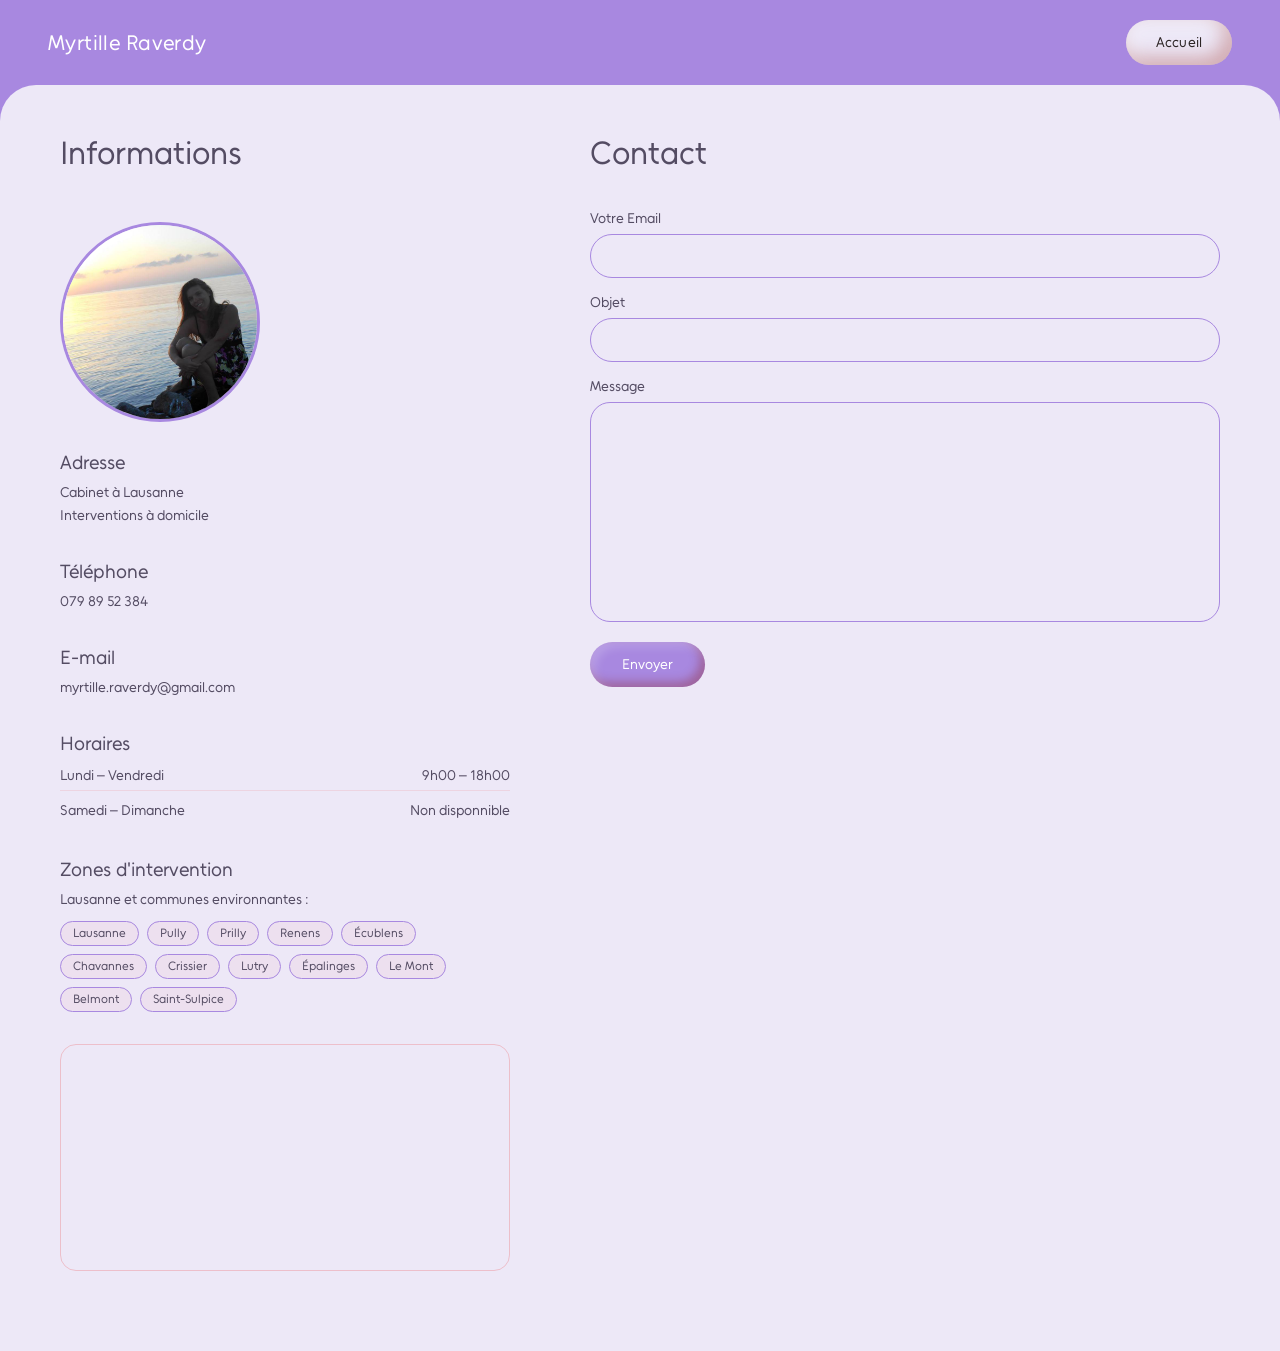
==== myrtille raverdy/contact.html @ 4e7bb577 "Add files via upload" ====
<!DOCTYPE html>
<html lang="fr">
<head>
    <meta charset="UTF-8" />
    <meta name="viewport" content="width=device-width, initial-scale=1.0"/>
    <title>Contact — Myrtille Raverdy</title>
    <link rel="stylesheet" href="assets/css/style.css" />
    <link rel="stylesheet" href="assets/css/contact.css" />
</head>
<body>

<nav class="navbar">
    <a href="index.html" class="nav-brand">Myrtille Raverdy</a>
    <a href="index.html" class="btn btn-outline">Accueil</a>
</nav>

<div class="contact-page">
    <div class="contact-layout">
        <div class="contact-info">

            <h1>Informations</h1>

            <div class="contact-photo">
                <img src="assets/images/Myrtille.jpg" alt="Myrtille Raverdy, sage-femme" />
            </div>

            <div class="contact-info__block">
                <h3>Adresse</h3>
                <p>Cabinet à Lausanne<br>Interventions à domicile</p>
            </div>

            <div class="contact-info__block">
                <h3>Téléphone</h3>
                <a href="tel:+41079895238">079 89 52 384</a>
            </div>

            <div class="contact-info__block">
                <h3>E-mail</h3>
                <a href="mailto:myrtille.raverdy@gmail.com">myrtille.raverdy@gmail.com</a>
            </div>

            <div class="contact-info__block">
                <h3>Horaires</h3>
                <div class="contact-horaires">
                    <div class="contact-horaires__ligne">
                        <span>Lundi – Vendredi</span>
                        <span>9h00 – 18h00</span>
                    </div>
                    <div class="contact-horaires__ligne">
                        <span>Samedi – Dimanche</span>
                        <span>Non disponnible</span>
                    </div>
                </div>
            </div>

            <div class="contact-info__block">
                <h3>Zones d'intervention</h3>
                <p style="margin-bottom:10px;">Lausanne et communes environnantes :</p>
                <div class="contact-zones">
                    <span class="zone-tag">Lausanne</span>
                    <span class="zone-tag">Pully</span>
                    <span class="zone-tag">Prilly</span>
                    <span class="zone-tag">Renens</span>
                    <span class="zone-tag">Écublens</span>
                    <span class="zone-tag">Chavannes</span>
                    <span class="zone-tag">Crissier</span>
                    <span class="zone-tag">Lutry</span>
                    <span class="zone-tag">Épalinges</span>
                    <span class="zone-tag">Le Mont</span>
                    <span class="zone-tag">Belmont</span>
                    <span class="zone-tag">Saint-Sulpice</span>
                </div>
            </div>
            <div class="contact-map">
                <iframe
                        src="https://www.google.com/maps/embed?pb=!1m18!1m12!1m3!1d43879.41!2d6.6322734!3d46.5196535!2m3!1f0!2f0!3f0!3m2!1i1024!2i768!4f13.1!3m3!1m2!1s0x478c29b2d75e7b41%3A0x728cf46b6c5ca5cb!2sLausanne!5e0!3m2!1sfr!2sfr!4v1710000000000!5m2!1sfr!2sfr"
                        width="100%" height="220"
                        style="border:0; border-radius:16px;"
                        allowfullscreen="" loading="lazy"
                        referrerpolicy="no-referrer-when-downgrade">
                </iframe>
            </div>

        </div>

        <div class="contact-form-section">

            <h2>Contact</h2>

            <div class="contact-form" id="contact-form">

                <div class="contact-form__group">
                    <label for="contact-email">Votre Email</label>
                    <input type="email" id="contact-email" placeholder="" />
                    <span class="contact-error" id="contact-email-error">
                        Veuillez entrer une adresse email valide (ex: nom@domaine.com)
                    </span>
                </div>

                <div class="contact-form__group">
                    <label for="contact-objet">Objet</label>
                    <input type="text" id="contact-objet" placeholder="" />
                </div>

                <div class="contact-form__group">
                    <label for="contact-message">Message</label>
                    <textarea id="contact-message" placeholder=""></textarea>
                </div>

                <button class="btn-envoyer" id="btn-envoyer">Envoyer</button>

            </div>

            <div class="contact-confirmation" id="contact-confirmation">
                <p id="contact-confirmation-text"></p>
            </div>

        </div>


    </div>
</div>

<script src="assets/js/contact.js"></script>

</body>
</html>
---- myrtille raverdy/assets/css/style.css ----
/* ============================================
   STYLE.CSS — Styles globaux
   Myrtille Raverdy — Sage-femme à Lausanne
   ============================================ */

@font-face {
    font-family: 'Unageo';
    src: url('../police/Unageo.ttf') format('truetype');
    font-weight: normal;
    font-style: normal;
}

:root {
    --color-primary:      #A888E0;
    --color-primary-dark: #A888E0;
    --color-bg-hero:      #A888E0;
    --color-bg-light:     #EDE8F7;
    --color-bg-section:   #EDE8F7;
    --color-dark:         #544C63;
    --color-footer:       #544C63;
    --color-white:        #FFFFFF;
    --color-text:         #544C63;
    --color-text-light:   #544C63;
    --color-btn-ghost:    rgba(255,255,255,0.15);

    --font-body:    'Unageo', serif;
    --font-display: 'Unageo', sans-serif;

    --radius-page: 36px;

    --shadow-soft: 0 4px 24px rgba(60, 30, 30, 0.10);
    --shadow-card: 0 8px 40px rgba(60, 30, 30, 0.13);

    --transition: 0.3s cubic-bezier(0.4, 0, 0.2, 1);
}

*, *::before, *::after { box-sizing: border-box; margin: 0; padding: 0; }

html { scroll-behavior: smooth; font-size: 16px; }

body {
    font-family: var(--font-body);
    color: var(--color-text);
    background: var(--color-bg-hero);
    overflow-x: hidden;
    -webkit-font-smoothing: antialiased;
}

img { max-width: 100%; display: block; }
a   { text-decoration: none; color: inherit; }

/* ============================================
   NAVBAR
   ============================================ */
.navbar {
    display: flex;
    align-items: center;
    gap: 16px;
    padding: 20px 48px;
    background: var(--color-bg-hero);
    position: sticky;
    top: 0;
    z-index: 100;
}

.nav-brand {
    font-family: var(--font-display);
    font-size: 1.3rem;
    font-weight: 500;
    color: var(--color-white);
    letter-spacing: 0.02em;
    margin-right: auto;
    transition: opacity var(--transition);
}
.nav-brand:hover { opacity: 0.8; }

/* ============================================
   BOUTONS — Néomorphisme inset (effet bombé)
   ============================================ */
.btn {
    display: inline-flex;
    align-items: center;
    justify-content: center;
    padding: 13px 30px;
    border-radius: 50px;
    font-family: var(--font-body);
    font-size: 0.9rem;
    font-weight: 400;
    letter-spacing: 0.01em;
    cursor: pointer;
    border: none;
    background: #EDE8F7;
    color: #2C2424;
    transition: box-shadow var(--transition), transform var(--transition);

    box-shadow:
            inset  8px   8px 18px rgba(255, 255, 255, 0.20),
            inset -8px  -8px 18px rgba(170,  80,  75, 0.40);
}

.btn:hover {
    box-shadow:
            inset  10px  10px 22px rgba(255, 255, 255, 0.30),
            inset -10px -10px 22px rgba(170,  80,  75, 0.50);
    transform: translateY(-1px);
}

.btn:active {
    box-shadow:
            inset  8px   8px 18px rgba(170,  80,  75, 0.30),
            inset -8px  -8px 18px rgba(255, 255, 255, 0.75);
    transform: translateY(0);
}

.btn-outline { /* hérite de .btn */ }
.btn-primary { /* hérite de .btn */ }

/* ============================================
   RESPONSIVE
   ============================================ */
@media (max-width: 900px) {
    .navbar { padding: 16px 20px; }
    .nav-brand { font-size: 1.05rem; }
    .btn { padding: 10px 20px; font-size: 0.82rem; }
}
---- myrtille raverdy/assets/css/contact.css ----
.contact-page {
    background: var(--color-bg-light);
    border-radius: var(--radius-page) var(--radius-page) 0 0;
    min-height: 100vh;
    padding: 48px 60px 80px;
    position: relative;
    z-index: 1;
}

.contact-layout {
    display: grid;
    grid-template-columns: 1fr 1.4fr;
    gap: 80px;
    align-items: start;
}
.contact-info h1 {
    font-family: var(--font-display);
    font-size: 2rem;
    font-weight: 500;
    color: var(--color-dark);
    margin-bottom: 48px;
}

.contact-info__block {
    margin-bottom: 32px;
}

.contact-info__block h3 {
    font-family: var(--font-display);
    font-size: 1.2rem;
    font-weight: 500;
    color: var(--color-dark);
    margin-bottom: 6px;
}

.contact-info__block p,
.contact-info__block a {
    font-size: 0.9rem;
    color: var(--color-text-light);
    line-height: 1.6;
    text-decoration: none;
    transition: color var(--transition);
}

.contact-info__block a:hover {
    color: var(--color-primary);
}


.contact-form-section h2 {
    font-family: var(--font-display);
    font-size: 2rem;
    font-weight: 500;
    color: var(--color-dark);
    margin-bottom: 36px;
}

.contact-form {
    display: flex;
    flex-direction: column;
    gap: 16px;
}

.contact-form__group {
    display: flex;
    flex-direction: column;
    gap: 6px;
}

.contact-form__group label {
    font-size: 0.875rem;
    color: var(--color-dark);
    font-weight: 400;
}

.contact-form__group input,
.contact-form__group textarea {
    background: transparent;
    border: 1.5px solid var(--color-primary);
    border-radius: 50px;
    padding: 12px 20px;
    font-family: var(--font-body);
    font-size: 0.875rem;
    color: var(--color-dark);
    outline: none;
    transition: border-color var(--transition);
    width: 100%;
    resize: none;
}

.contact-form__group textarea {
    border-radius: 20px;
    height: 220px;
    padding: 16px 20px;
}

.contact-form__group input:focus,
.contact-form__group textarea:focus {
    border-color: var(--color-primary-dark);
}

.contact-form__group input[type="email"]:invalid:not(:placeholder-shown) {
    border-color: #cc2222;
}

.contact-error {
    font-size: 0.75rem;
    color: #cc2222;
    display: none;
    margin-top: 2px;
    padding-left: 8px;
}
.contact-error.visible { display: block; }


.btn-envoyer {
    align-self: flex-start;
    margin-top: 4px;
    background: var(--color-primary);
    color: var(--color-white);
    border: none;
    font-size: 0.9rem;
    padding: 13px 32px;
    border-radius: 50px;
    font-family: var(--font-body);
    cursor: pointer;
    transition: all var(--transition);
    box-shadow:
            inset  5px  5px 10px rgba(255, 255, 255, 0.20),
            inset -5px -5px 10px rgba(140, 30, 30, 0.35);
}

.btn-envoyer:hover {
    transform: translateY(-1px);
    box-shadow:
            inset  6px  6px 12px rgba(255, 255, 255, 0.25),
            inset -6px -6px 12px rgba(140, 30, 30, 0.40);
}

.btn-envoyer:active {
    transform: translateY(0);
    box-shadow:
            inset  8px  8px 16px rgba(140, 30, 30, 0.40),
            inset -8px -8px 16px rgba(255, 255, 255, 0.15);
}


.contact-confirmation {
    display: none;
    background: rgba(236, 97, 100, 0.08);
    border: 1.5px solid var(--color-primary);
    border-radius: 16px;
    padding: 20px 24px;
    margin-top: 16px;
}

.contact-confirmation p {
    font-size: 0.9rem;
    color: var(--color-dark);
    line-height: 1.7;
}

/*
============================================
   RESPONSIVE — Tablette (≤ 900px)
============================================
*/
@media (max-width: 900px) {
    .contact-page {
        padding: 48px 40px 60px;
    }

    .contact-layout {
        grid-template-columns: 1fr;
        gap: 48px;
    }
}

/* ============================================
   RESPONSIVE — Mobile (≤ 480px)
   ============================================ */
@media (max-width: 480px) {
    .contact-page {
        padding: 36px 20px 48px;
    }
}

/* Photo */
.contact-photo {
    margin-bottom: 28px;
}
.contact-photo img {
    width: 100%;
    max-width: 200px;
    height: 200px;
    object-fit: cover;
    border-radius: 50%;
    border: 3px solid var(--color-primary);
}

/* Horaires */
.contact-horaires {
    display: flex;
    flex-direction: column;
    gap: 6px;
}
.contact-horaires__ligne {
    display: flex;
    justify-content: space-between;
    font-size: 0.875rem;
    color: var(--color-text-light);
    padding: 5px 0;
    border-bottom: 1px solid rgba(236, 97, 100, 0.15);
}
.contact-horaires__ligne:last-child {
    border-bottom: none;
}

/* Zones */
.contact-zones {
    display: flex;
    flex-wrap: wrap;
    gap: 8px;
    margin-top: 4px;
}
.zone-tag {
    font-size: 0.75rem;

    border: 1px solid var(--color-primary);
    border-radius: 50px;
    padding: 4px 12px;
    background: rgba(236, 97, 100, 0.06);
}

.contact-map {
    margin-top: 28px;
    border-radius: 16px;
    overflow: hidden;
    border: 1.5px solid rgba(236, 97, 100, 0.3);
}
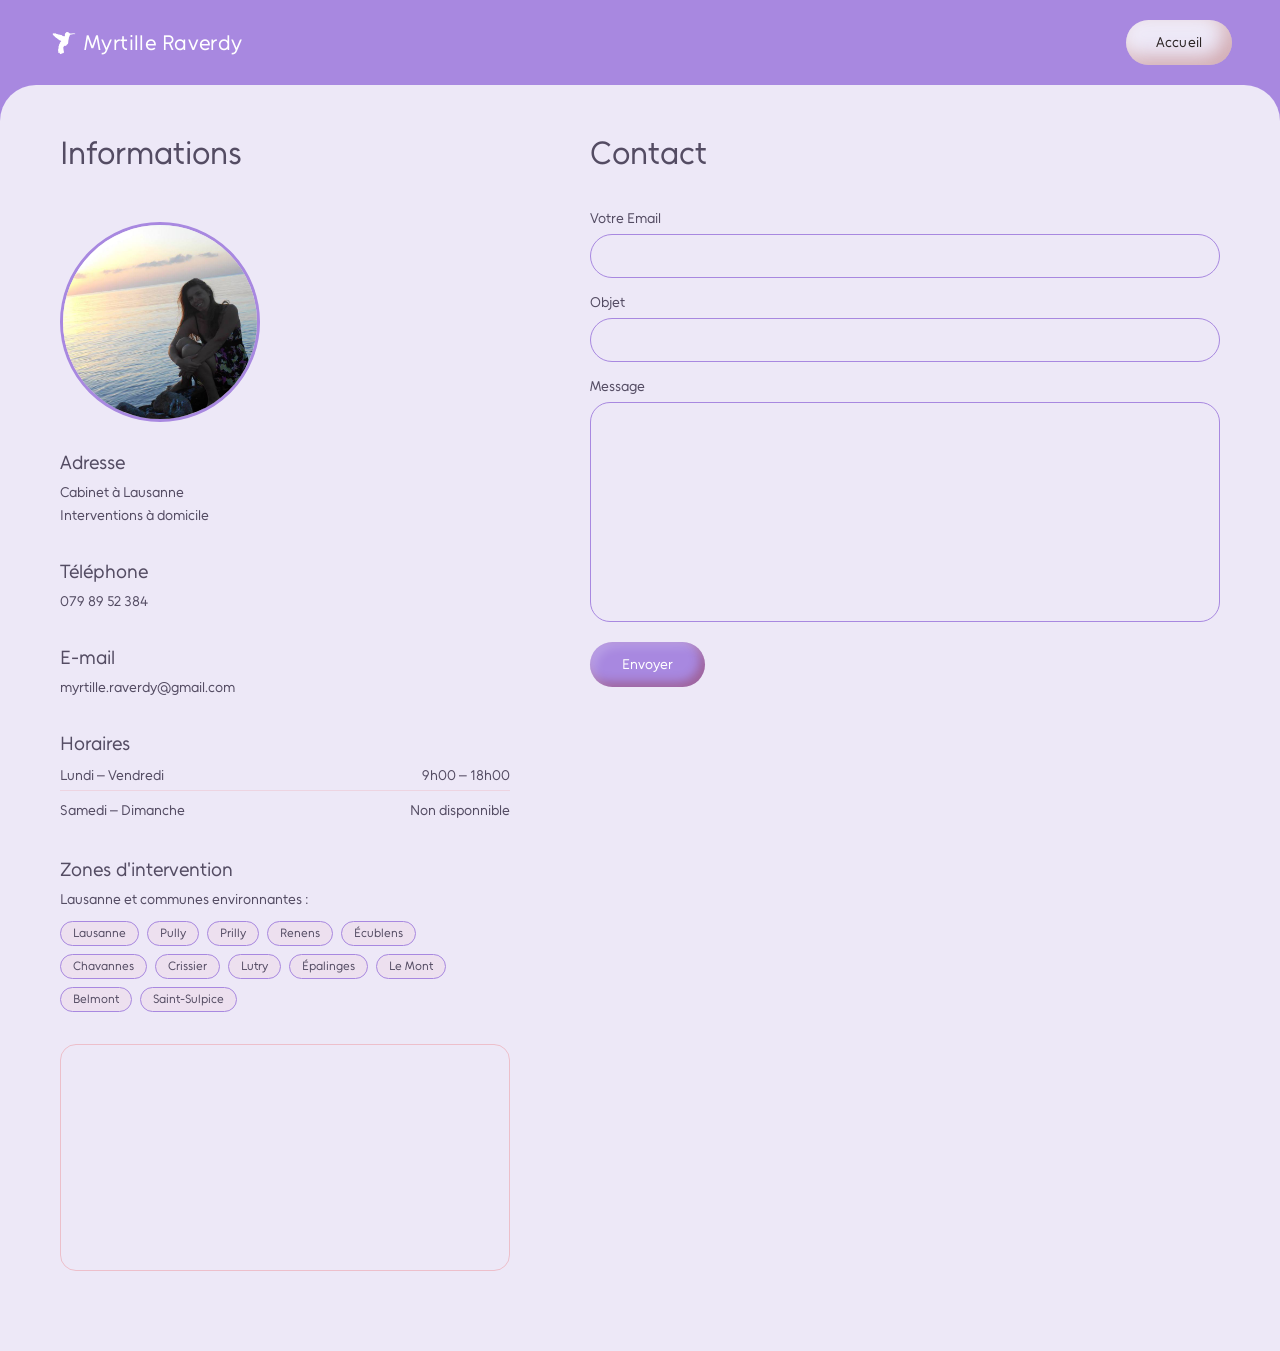
==== commit 32896922: "V0.9" ====
--- a/myrtille raverdy/contact.html
+++ b/myrtille raverdy/contact.html
@@ -6,11 +6,12 @@
     <title>Contact — Myrtille Raverdy</title>
     <link rel="stylesheet" href="assets/css/style.css" />
     <link rel="stylesheet" href="assets/css/contact.css" />
+  <link rel="icon" type="image/png" href="assets/images/logo-colibri-dark.png" />
 </head>
 <body>
 
 <nav class="navbar">
-    <a href="index.html" class="nav-brand">Myrtille Raverdy</a>
+    <a href="index.html" class="nav-brand"><img src="assets/images/logo-colibri-white.png" alt="" class="nav-brand__logo" />Myrtille Raverdy</a>
     <a href="index.html" class="btn btn-outline">Accueil</a>
 </nav>
 
--- a/myrtille raverdy/assets/css/style.css
+++ b/myrtille raverdy/assets/css/style.css
@@ -64,6 +64,9 @@
 }
 
 .nav-brand {
+    display: flex;
+    align-items: center;
+    gap: 4px;
     font-family: var(--font-display);
     font-size: 1.3rem;
     font-weight: 500;
@@ -73,6 +76,11 @@
     transition: opacity var(--transition);
 }
 .nav-brand:hover { opacity: 0.8; }
+.nav-brand__logo {
+    height: 32px;
+    width: auto;
+    display: block;
+}
 
 /* ============================================
    BOUTONS — Néomorphisme inset (effet bombé)
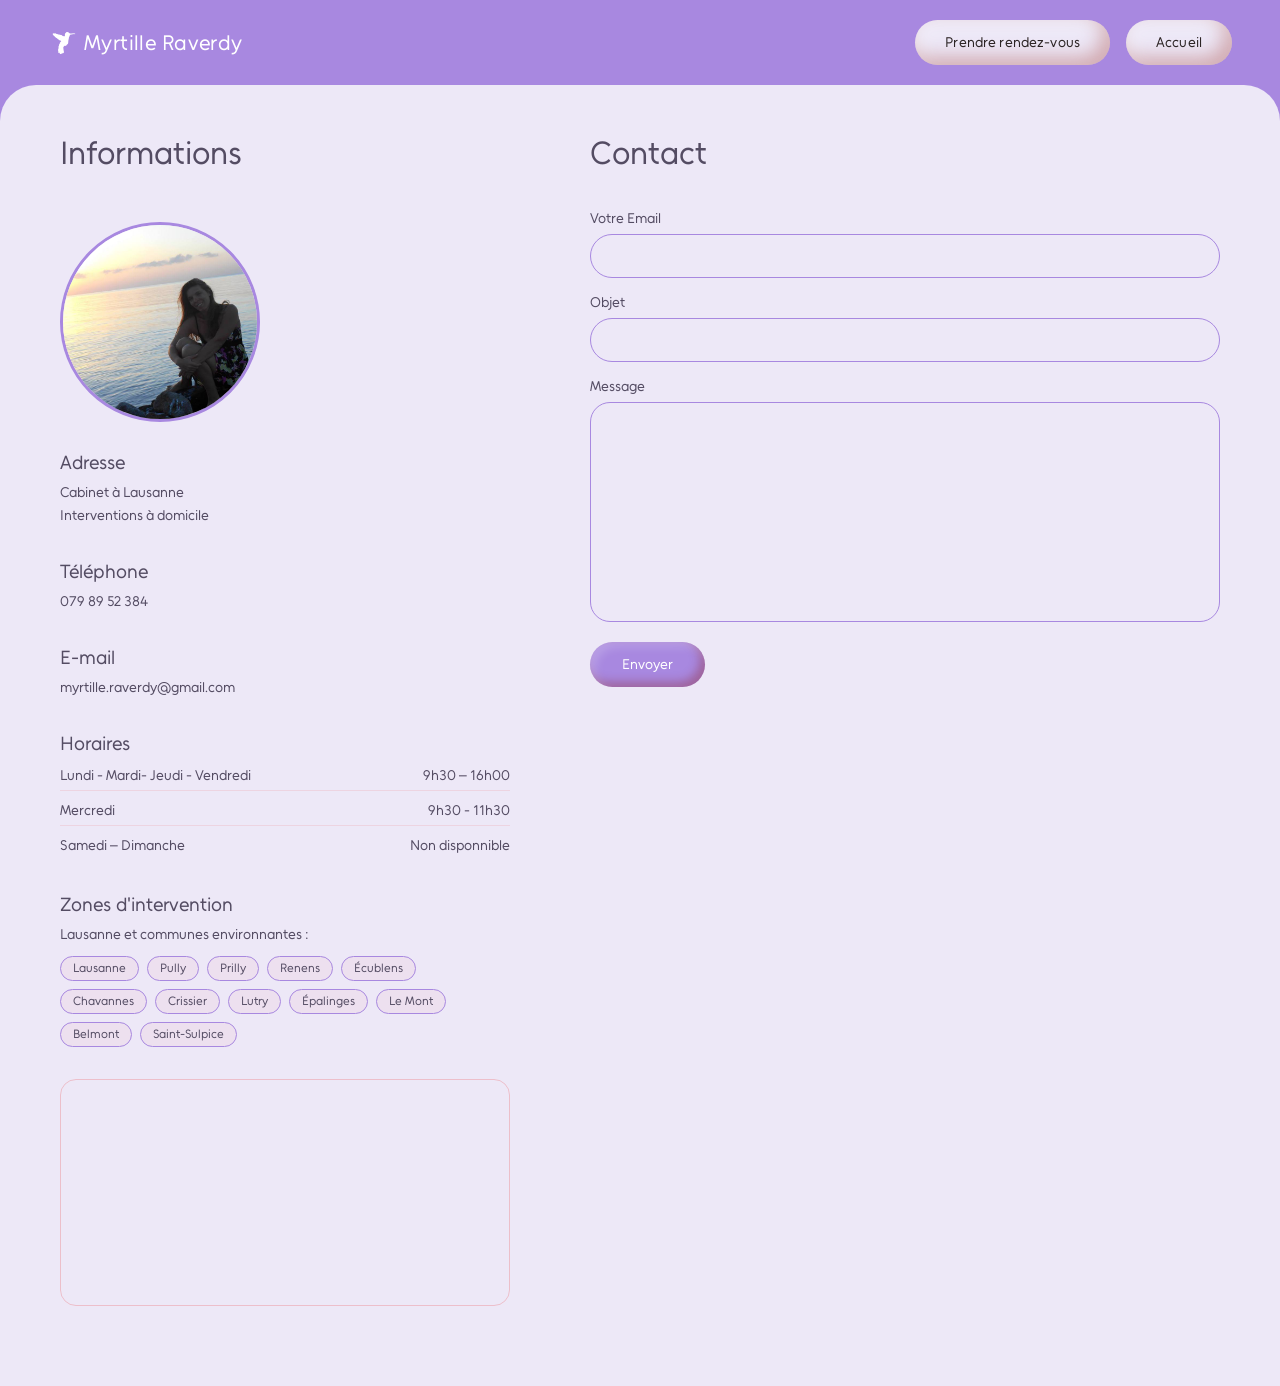
==== commit 2031bd8a: "V0.9.4" ====
--- a/myrtille raverdy/contact.html
+++ b/myrtille raverdy/contact.html
@@ -12,6 +12,7 @@
 
 <nav class="navbar">
     <a href="index.html" class="nav-brand"><img src="assets/images/logo-colibri-white.png" alt="" class="nav-brand__logo" />Myrtille Raverdy</a>
+    <a href="rendez-vous.html" class="btn btn-primary">Prendre rendez-vous</a>
     <a href="index.html" class="btn btn-outline">Accueil</a>
 </nav>
 
@@ -44,8 +45,12 @@
                 <h3>Horaires</h3>
                 <div class="contact-horaires">
                     <div class="contact-horaires__ligne">
-                        <span>Lundi – Vendredi</span>
-                        <span>9h00 – 18h00</span>
+                        <span>Lundi - Mardi- Jeudi - Vendredi</span>
+                        <span>9h30 – 16h00</span>
+                    </div>
+                    <div class="contact-horaires__ligne">
+                        <span>Mercredi</span>
+                        <span>9h30 - 11h30</span>
                     </div>
                     <div class="contact-horaires__ligne">
                         <span>Samedi – Dimanche</span>
--- a/myrtille raverdy/assets/css/style.css
+++ b/myrtille raverdy/assets/css/style.css
@@ -76,6 +76,17 @@
     transition: opacity var(--transition);
 }
 .nav-brand:hover { opacity: 0.8; }
+.nav-cta {
+    opacity: 0;
+    transform: translateY(-8px) scale(0.95);
+    pointer-events: none;
+    transition: opacity 0.3s ease, transform 0.3s ease;
+}
+.nav-cta.visible {
+    opacity: 1;
+    transform: translateY(0) scale(1);
+    pointer-events: auto;
+}
 .nav-brand__logo {
     height: 32px;
     width: auto;
@@ -131,3 +142,82 @@
     .nav-brand { font-size: 1.05rem; }
     .btn { padding: 10px 20px; font-size: 0.82rem; }
 }
+
+/* ============================================
+   LIGHTBOX — Agrandissement d'image au clic
+   ============================================ */
+.lightbox-overlay {
+    position: fixed;
+    inset: 0;
+    background: rgba(30, 20, 40, 0.8);
+    display: flex;
+    align-items: center;
+    justify-content: center;
+    padding: 32px;
+    z-index: 9999;
+    opacity: 0;
+    pointer-events: none;
+    transition: opacity var(--transition);
+}
+.lightbox-overlay.active {
+    opacity: 1;
+    pointer-events: auto;
+}
+.lightbox-overlay img {
+    max-width: 90vw;
+    max-height: 88vh;
+    width: auto;
+    height: auto;
+    border-radius: var(--radius-page);
+    box-shadow: var(--shadow-card);
+}
+.lightbox-overlay__close {
+    position: absolute;
+    top: 24px;
+    right: 32px;
+    color: var(--color-white);
+    font-size: 2rem;
+    line-height: 1;
+    cursor: pointer;
+    background: none;
+    border: none;
+}
+.lightbox-overlay__nav {
+    position: absolute;
+    top: 50%;
+    transform: translateY(-50%);
+    color: var(--color-white);
+    padding: 0;
+    cursor: pointer;
+    background: rgba(0, 0, 0, 0.25);
+    border: none;
+    border-radius: 50%;
+    width: 56px;
+    height: 56px;
+    display: flex;
+    align-items: center;
+    justify-content: center;
+    transition: background var(--transition);
+}
+.lightbox-overlay__nav svg {
+    display: block;
+}
+.lightbox-overlay__nav--prev svg { margin-right: 2px; }
+.lightbox-overlay__nav--next svg { margin-left: 2px; }
+.lightbox-overlay__nav:hover {
+    background: rgba(0, 0, 0, 0.45);
+}
+.lightbox-overlay__nav--prev { left: 16px; }
+.lightbox-overlay__nav--next { right: 16px; }
+@media (max-width: 600px) {
+    .lightbox-overlay__nav {
+        width: 44px;
+        height: 44px;
+    }
+    .lightbox-overlay__nav svg {
+        width: 18px;
+        height: 18px;
+    }
+    .lightbox-overlay__nav--prev { left: 8px; }
+    .lightbox-overlay__nav--next { right: 8px; }
+}
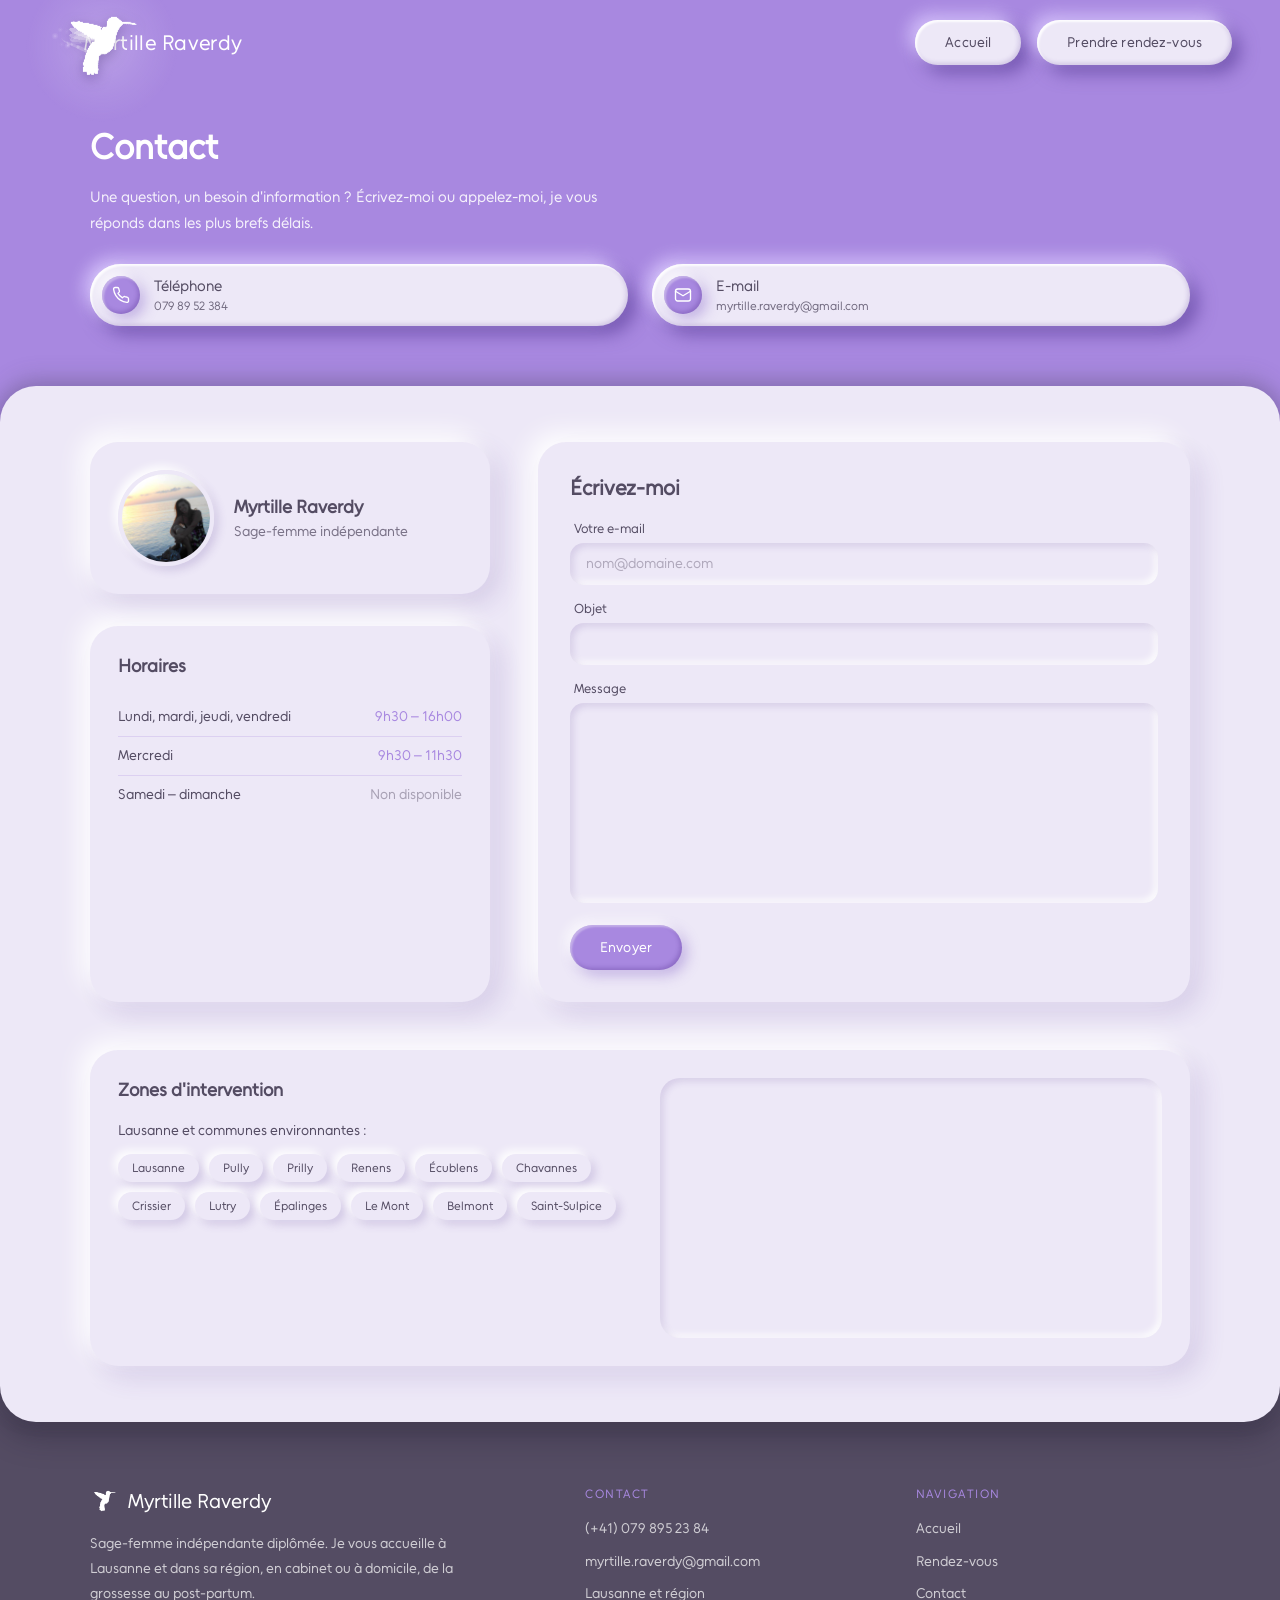
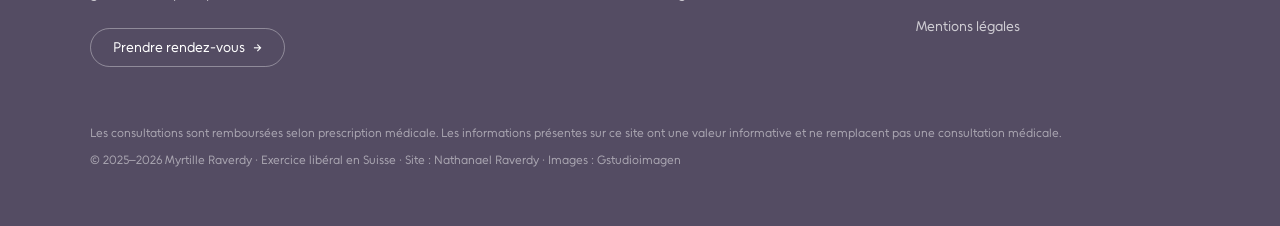
==== commit b339faa6: "Add files via upload" ====
--- a/myrtille raverdy/contact.html
+++ b/myrtille raverdy/contact.html
@@ -4,64 +4,113 @@
     <meta charset="UTF-8" />
     <meta name="viewport" content="width=device-width, initial-scale=1.0"/>
     <title>Contact — Myrtille Raverdy</title>
-    <link rel="stylesheet" href="assets/css/style.css" />
-    <link rel="stylesheet" href="assets/css/contact.css" />
+    <link rel="stylesheet" href="assets/css/style.css?v=7" />
+    <link rel="stylesheet" href="assets/css/contact.css?v=7" />
   <link rel="icon" type="image/png" href="assets/images/logo-colibri-dark.png" />
 </head>
 <body>
 
 <nav class="navbar">
     <a href="index.html" class="nav-brand"><img src="assets/images/logo-colibri-white.png" alt="" class="nav-brand__logo" />Myrtille Raverdy</a>
+    <a href="index.html" class="btn btn-outline">Accueil</a>
     <a href="rendez-vous.html" class="btn btn-primary">Prendre rendez-vous</a>
-    <a href="index.html" class="btn btn-outline">Accueil</a>
 </nav>
 
-<div class="contact-page">
+<header class="page-hero">
+    <div class="page-hero__content">
+        <h1 class="page-hero__title">Contact</h1>
+        <p class="page-hero__subtitle">
+            Une question, un besoin d'information&nbsp;? Écrivez-moi ou appelez-moi, je vous réponds dans les plus brefs délais.
+        </p>
+        <ul class="contact-quick" aria-label="Me joindre">
+            <li>
+                <a class="contact-quick__item" href="tel:+41079895238">
+                    <span class="contact-quick__icon"><svg width="18" height="18" viewBox="0 0 24 24" fill="none" stroke="currentColor" stroke-width="1.8" stroke-linecap="round" stroke-linejoin="round" aria-hidden="true"><path d="M22 16.9v3a2 2 0 0 1-2.2 2 19.8 19.8 0 0 1-8.6-3.1 19.5 19.5 0 0 1-6-6A19.8 19.8 0 0 1 2.1 4.2 2 2 0 0 1 4.1 2h3a2 2 0 0 1 2 1.7c.1.9.4 1.8.7 2.7a2 2 0 0 1-.5 2.1L8 9.8a16 16 0 0 0 6 6l1.3-1.3a2 2 0 0 1 2.1-.4c.9.3 1.8.6 2.7.7a2 2 0 0 1 1.7 2z"/></svg></span>
+                    <span class="contact-quick__text"><strong>Téléphone</strong><small>079 89 52 384</small></span>
+                </a>
+            </li>
+            <li>
+                <a class="contact-quick__item" href="mailto:myrtille.raverdy@gmail.com">
+                    <span class="contact-quick__icon"><svg width="18" height="18" viewBox="0 0 24 24" fill="none" stroke="currentColor" stroke-width="1.8" stroke-linecap="round" stroke-linejoin="round" aria-hidden="true"><rect x="2" y="4" width="20" height="16" rx="3"/><path d="M22 7l-10 6L2 7"/></svg></span>
+                    <span class="contact-quick__text"><strong>E-mail</strong><small>myrtille.raverdy<wbr>@gmail.com</small></span>
+                </a>
+            </li>
+        </ul>
+    </div>
+</header>
+
+<div class="page-panel contact-page">
     <div class="contact-layout">
-        <div class="contact-info">
 
-            <h1>Informations</h1>
+        <div class="contact-left">
 
-            <div class="contact-photo">
-                <img src="assets/images/Myrtille.jpg" alt="Myrtille Raverdy, sage-femme" />
+            <div class="neu-card contact-about">
+                <img src="assets/images/Myrtille.jpg" alt="Myrtille Raverdy, sage-femme" class="contact-about__photo" />
+                <div>
+                    <h2 class="contact-about__name">Myrtille Raverdy</h2>
+                    <p class="contact-about__role">Sage-femme indépendante</p>
+                </div>
             </div>
 
-            <div class="contact-info__block">
-                <h3>Adresse</h3>
-                <p>Cabinet à Lausanne<br>Interventions à domicile</p>
-            </div>
-
-            <div class="contact-info__block">
-                <h3>Téléphone</h3>
-                <a href="tel:+41079895238">079 89 52 384</a>
-            </div>
-
-            <div class="contact-info__block">
-                <h3>E-mail</h3>
-                <a href="mailto:myrtille.raverdy@gmail.com">myrtille.raverdy@gmail.com</a>
-            </div>
-
-            <div class="contact-info__block">
-                <h3>Horaires</h3>
+            <div class="neu-card">
+                <h2 class="neu-card__title">Horaires</h2>
                 <div class="contact-horaires">
                     <div class="contact-horaires__ligne">
-                        <span>Lundi - Mardi- Jeudi - Vendredi</span>
+                        <span>Lundi, mardi, jeudi, vendredi</span>
                         <span>9h30 – 16h00</span>
                     </div>
                     <div class="contact-horaires__ligne">
                         <span>Mercredi</span>
-                        <span>9h30 - 11h30</span>
+                        <span>9h30 – 11h30</span>
                     </div>
                     <div class="contact-horaires__ligne">
-                        <span>Samedi – Dimanche</span>
-                        <span>Non disponnible</span>
+                        <span>Samedi – dimanche</span>
+                        <span class="contact-horaires__off">Non disponible</span>
                     </div>
                 </div>
             </div>
 
-            <div class="contact-info__block">
-                <h3>Zones d'intervention</h3>
-                <p style="margin-bottom:10px;">Lausanne et communes environnantes :</p>
+        </div>
+
+        <div class="neu-card contact-form-section">
+
+            <h2 class="contact-form-section__title">Écrivez-moi</h2>
+
+            <div class="contact-form" id="contact-form">
+
+                <div class="contact-form__group">
+                    <label for="contact-email">Votre e-mail</label>
+                    <input type="email" id="contact-email" placeholder="nom@domaine.com" />
+                    <span class="contact-error" id="contact-email-error">
+                        Veuillez entrer une adresse email valide (ex: nom@domaine.com)
+                    </span>
+                </div>
+
+                <div class="contact-form__group">
+                    <label for="contact-objet">Objet</label>
+                    <input type="text" id="contact-objet" placeholder="" />
+                </div>
+
+                <div class="contact-form__group contact-form__group--message">
+                    <label for="contact-message">Message</label>
+                    <textarea id="contact-message" placeholder=""></textarea>
+                </div>
+
+                <button class="btn btn-envoyer" id="btn-envoyer">Envoyer</button>
+
+            </div>
+
+            <div class="contact-confirmation" id="contact-confirmation">
+                <p id="contact-confirmation-text"></p>
+            </div>
+
+        </div>
+
+
+            <div class="neu-card contact-zones-card" id="zones">
+                <div class="contact-zones-card__text">
+                <h2 class="neu-card__title">Zones d'intervention</h2>
+                <p class="contact-zones__intro">Lausanne et communes environnantes :</p>
                 <div class="contact-zones">
                     <span class="zone-tag">Lausanne</span>
                     <span class="zone-tag">Pully</span>
@@ -76,58 +125,59 @@
                     <span class="zone-tag">Belmont</span>
                     <span class="zone-tag">Saint-Sulpice</span>
                 </div>
+                </div>
+                <div class="contact-map">
+                    <iframe
+                            src="https://www.google.com/maps/embed?pb=!1m18!1m12!1m3!1d43879.41!2d6.6322734!3d46.5196535!2m3!1f0!2f0!3f0!3m2!1i1024!2i768!4f13.1!3m3!1m2!1s0x478c29b2d75e7b41%3A0x728cf46b6c5ca5cb!2sLausanne!5e0!3m2!1sfr!2sfr!4v1710000000000!5m2!1sfr!2sfr"
+                            width="100%" height="220"
+                            title="Carte de Lausanne"
+                            allowfullscreen="" loading="lazy"
+                            referrerpolicy="no-referrer-when-downgrade">
+                    </iframe>
+                </div>
             </div>
-            <div class="contact-map">
-                <iframe
-                        src="https://www.google.com/maps/embed?pb=!1m18!1m12!1m3!1d43879.41!2d6.6322734!3d46.5196535!2m3!1f0!2f0!3f0!3m2!1i1024!2i768!4f13.1!3m3!1m2!1s0x478c29b2d75e7b41%3A0x728cf46b6c5ca5cb!2sLausanne!5e0!3m2!1sfr!2sfr!4v1710000000000!5m2!1sfr!2sfr"
-                        width="100%" height="220"
-                        style="border:0; border-radius:16px;"
-                        allowfullscreen="" loading="lazy"
-                        referrerpolicy="no-referrer-when-downgrade">
-                </iframe>
-            </div>
-
-        </div>
-
-        <div class="contact-form-section">
-
-            <h2>Contact</h2>
-
-            <div class="contact-form" id="contact-form">
-
-                <div class="contact-form__group">
-                    <label for="contact-email">Votre Email</label>
-                    <input type="email" id="contact-email" placeholder="" />
-                    <span class="contact-error" id="contact-email-error">
-                        Veuillez entrer une adresse email valide (ex: nom@domaine.com)
-                    </span>
-                </div>
-
-                <div class="contact-form__group">
-                    <label for="contact-objet">Objet</label>
-                    <input type="text" id="contact-objet" placeholder="" />
-                </div>
-
-                <div class="contact-form__group">
-                    <label for="contact-message">Message</label>
-                    <textarea id="contact-message" placeholder=""></textarea>
-                </div>
-
-                <button class="btn-envoyer" id="btn-envoyer">Envoyer</button>
-
-            </div>
-
-            <div class="contact-confirmation" id="contact-confirmation">
-                <p id="contact-confirmation-text"></p>
-            </div>
-
-        </div>
-
 
     </div>
 </div>
 
-<script src="assets/js/contact.js"></script>
+<footer class="site-footer">
+  <div class="site-footer__inner">
+    <div class="site-footer__brand">
+      <a href="index.html" class="site-footer__logo"><img src="assets/images/logo-colibri-white.png" alt="" />Myrtille Raverdy</a>
+      <p>Sage-femme indépendante diplômée. Je vous accueille à Lausanne et dans sa région, en cabinet ou à domicile, de la grossesse au post-partum.</p>
+      <a href="rendez-vous.html" class="site-footer__cta">Prendre rendez-vous <span aria-hidden="true">→</span></a>
+    </div>
+
+    <div class="site-footer__col">
+      <h2 class="site-footer__heading">Contact</h2>
+      <ul>
+        <li><a href="tel:+41798952384">(+41) 079 895 23 84</a></li>
+        <li><a href="mailto:myrtille.raverdy@gmail.com">myrtille.raverdy@gmail.com</a></li>
+        <li>Lausanne et région</li>
+      </ul>
+    </div>
+
+    <div class="site-footer__col">
+      <h2 class="site-footer__heading">Navigation</h2>
+      <ul>
+        <li><a href="index.html">Accueil</a></li>
+        <li><a href="rendez-vous.html">Rendez-vous</a></li>
+        <li><a href="contact.html">Contact</a></li>
+        <li><a href="mentions-legales.html">Mentions légales</a></li>
+      </ul>
+    </div>
+
+    <div class="site-footer__bottom">
+      <p>Les consultations sont remboursées selon prescription médicale. Les informations présentes sur ce site ont une valeur informative et ne remplacent pas une consultation médicale.</p>
+      <p>© 2025–2026 Myrtille Raverdy · Exercice libéral en Suisse · Site : Nathanael Raverdy · Images : Gstudioimagen</p>
+    </div>
+  </div>
+
+</footer>
+
+<script src="assets/js/main.js?v=7"></script>
+<script src="assets/js/colibri.js?v=7"></script>
+<script src="assets/js/contact.js?v=7"></script>
 
 </body>
 </html>
--- a/myrtille raverdy/assets/css/style.css
+++ b/myrtille raverdy/assets/css/style.css
@@ -28,15 +28,91 @@
 
     --radius-page: 36px;
 
+    /* Ombre des panneaux clairs posés sur le violet (pages superposées) */
+    --shadow-page-color: rgba(84, 76, 99, 0.26);
+    --shadow-page-size: 22px;
+    --shadow-page: 0 -8px 22px rgba(84, 76, 99, 0.28), 0 14px 30px rgba(30, 22, 44, 0.35); /* haut : sur le violet ; bas : sur le pied de page */
+
     --shadow-soft: 0 4px 24px rgba(60, 30, 30, 0.10);
     --shadow-card: 0 8px 40px rgba(60, 30, 30, 0.13);
 
     --transition: 0.3s cubic-bezier(0.4, 0, 0.2, 1);
+    --ease-spring: cubic-bezier(0.34, 1.56, 0.64, 1);
+
+    /* ── Néomorphisme (soft UI) ──
+       Relief : lumière en haut à gauche, ombre en bas à droite,
+       + un léger biseau intérieur. Enfoncé : ombres inversées vers l'intérieur.
+       Les deux états ont 4 ombres dans le même ordre (2 externes, 2 internes)
+       pour que la transition soit fluide. */
+    --neu-ink: 84, 76, 99;          /* = --color-dark en RGB */
+    --neu-tint: 110, 70, 190;       /* violet profond pour la teinte des ombres */
+
+    /* Boutons posés sur le fond violet (navbar, hero) :
+       même couleur que le fond, relief obtenu avec un violet clair
+       (lumière) et un violet profond (ombre). */
+    --neu-surface: #EDE8F7;               /* = --color-bg-light, le gris lavande de la page */
+    --neu-surface-pressed: #E4DEF1;       /* un cran plus foncé quand le bouton est enfoncé */
+    --neu-light:   210, 190, 250;         /* violet clair  (lumière autour du bouton) */
+    --neu-dark:     88,  58, 150;         /* violet profond (ombre autour du bouton) */
+    --neu-raised:
+                  -7px -7px 16px rgba(var(--neu-light), 0.90),
+                   8px  8px 18px rgba(var(--neu-dark), 0.65),
+            inset  2px  2px  2px rgba(255, 255, 255, 0.90),
+            inset -2px -2px  4px rgba(var(--neu-dark), 0.18);
+    --neu-pressed:
+                   0    0    0   rgba(var(--neu-light), 0),
+                   0    0    0   rgba(var(--neu-dark), 0),
+            inset  6px  6px 12px rgba(var(--neu-dark), 0.30),
+            inset -5px -5px 10px rgba(255, 255, 255, 0.95);
+    --neu-pressed-deep:
+                   0    0    0   rgba(var(--neu-light), 0),
+                   0    0    0   rgba(var(--neu-dark), 0),
+            inset  8px  8px 16px rgba(var(--neu-dark), 0.38),
+            inset -6px -6px 12px rgba(255, 255, 255, 0.95);
+
+    --neu-accent-surface: #A888E0;
+    --neu-accent-raised:
+                  -5px -5px 12px rgba(255, 255, 255, 0.70),
+                   5px  5px 14px rgba(var(--neu-tint), 0.35),
+            inset  2px  2px  2px rgba(255, 255, 255, 0.35),
+            inset -2px -2px  4px rgba(60, 25, 120, 0.25);
+    --neu-accent-pressed:
+                   0    0    0   rgba(255, 255, 255, 0),
+                   0    0    0   rgba(var(--neu-tint), 0),
+            inset  5px  5px 10px rgba(60, 25, 120, 0.40),
+            inset -4px -4px  8px rgba(255, 255, 255, 0.25);
+
+    --neu-focus: 0 0 0 3px #FFFFFF, 0 0 0 5px #6A4AA8;
+
+    /* Éléments posés sur le fond CLAIR (cartes, jours du calendrier,
+       champs de formulaire) : lumière blanche en haut à gauche,
+       ombre lavande en bas à droite. */
+    --neu-soft-raised:
+                  -10px -10px 24px rgba(255, 255, 255, 0.90),
+                   10px  10px 26px rgba(var(--neu-dark), 0.16);
+    --neu-soft-raised-sm:
+                   -4px  -4px  8px rgba(255, 255, 255, 0.95),
+                    4px   4px 10px rgba(var(--neu-dark), 0.20),
+            inset   0     0    0   rgba(var(--neu-dark), 0),
+            inset   0     0    0   rgba(255, 255, 255, 0);
+    --neu-soft-pressed:
+                    0     0    0   rgba(255, 255, 255, 0),
+                    0     0    0   rgba(var(--neu-dark), 0),
+            inset   3px   3px  6px rgba(var(--neu-dark), 0.20),
+            inset  -3px  -3px  6px rgba(255, 255, 255, 0.95);
+    --neu-soft-inset:
+            inset   3px   3px  7px rgba(var(--neu-dark), 0.16),
+            inset  -3px  -3px  7px rgba(255, 255, 255, 0.95);
 }
 
 *, *::before, *::after { box-sizing: border-box; margin: 0; padding: 0; }
 
 html { scroll-behavior: smooth; font-size: 16px; }
+
+/* Barre de défilement masquée sur tout le site (le défilement
+   à la molette, au trackpad, au clavier et au doigt fonctionne toujours) */
+html { scrollbar-width: none; }              /* Firefox */
+html::-webkit-scrollbar { display: none; }   /* Safari, Chrome, Edge */
 
 body {
     font-family: var(--font-body);
@@ -63,6 +139,52 @@
     z-index: 100;
 }
 
+/* Coins arrondis fixes sous la navbar (ou sous la barre collante
+   .sticky-bar quand la page en a une) : quand le panneau clair passe
+   dessous (classe .navbar--overlap posée par main.js), ils masquent
+   le contenu qui défile et dessinent l'ombre du panneau sur le violet,
+   pour que les pages gardent l'air superposées pendant le scroll. */
+.navbar--overlap,
+.sticky-bar.navbar--overlap {
+    /* ombre droite au-dessus du bord du panneau, entre les deux coins */
+    background:
+        linear-gradient(to top, var(--shadow-page-color), transparent)
+            center bottom / calc(100% - 2 * var(--radius-page)) var(--shadow-page-size) no-repeat,
+        var(--color-bg-hero);
+}
+.navbar--overlap::before,
+.navbar--overlap::after {
+    content: '';
+    position: absolute;
+    top: calc(100% - var(--shadow-page-size));
+    width: var(--radius-page);
+    height: calc(var(--radius-page) + var(--shadow-page-size));
+    pointer-events: none;
+    z-index: -1; /* sous les boutons de la navbar, pour ne pas masquer leur ombre */
+}
+.navbar--overlap::before {
+    left: 0;
+    background:
+        radial-gradient(circle at 100% 100%,
+            transparent calc(var(--radius-page) - 0.5px),
+            var(--shadow-page-color) var(--radius-page),
+            transparent calc(var(--radius-page) + var(--shadow-page-size))),
+        radial-gradient(circle at 100% 100%,
+            transparent calc(var(--radius-page) - 0.5px),
+            var(--color-bg-hero) var(--radius-page));
+}
+.navbar--overlap::after {
+    right: 0;
+    background:
+        radial-gradient(circle at 0 100%,
+            transparent calc(var(--radius-page) - 0.5px),
+            var(--shadow-page-color) var(--radius-page),
+            transparent calc(var(--radius-page) + var(--shadow-page-size))),
+        radial-gradient(circle at 0 100%,
+            transparent calc(var(--radius-page) - 0.5px),
+            var(--color-bg-hero) var(--radius-page));
+}
+
 .nav-brand {
     display: flex;
     align-items: center;
@@ -76,63 +198,206 @@
     transition: opacity var(--transition);
 }
 .nav-brand:hover { opacity: 0.8; }
-.nav-cta {
+.btn.nav-cta { /* .btn.nav-cta : doit l’emporter sur la transition de .btn */
+    /* masqué tant que le bouton du hero est visible ; apparaît en douceur
+       (fondu + léger zoom + flou qui se dissipe), après la disparition
+       du bouton du hero */
+    white-space: nowrap;
     opacity: 0;
-    transform: translateY(-8px) scale(0.95);
+    transform: scale(0.85);
+    filter: blur(6px);
     pointer-events: none;
-    transition: opacity 0.3s ease, transform 0.3s ease;
-}
-.nav-cta.visible {
+    transition:
+        opacity 0.25s ease,
+        transform 0.25s ease,
+        filter 0.25s ease,
+        box-shadow 0.25s ease;
+}
+.btn.nav-cta.visible {
     opacity: 1;
-    transform: translateY(0) scale(1);
+    transform: scale(1);
+    filter: blur(0);
     pointer-events: auto;
-}
+    transition:
+        opacity 0.4s ease 0.15s,
+        transform 0.5s cubic-bezier(0.34, 1.56, 0.64, 1) 0.15s,
+        filter 0.4s ease 0.15s,
+        box-shadow 0.25s ease;
+}
+.nav-cta__short { display: none; }
+@media (max-width: 600px) {
+    .nav-cta__full  { display: none; }
+    .nav-cta__short { display: inline; }
+}
+
 .nav-brand__logo {
     height: 32px;
     width: auto;
     display: block;
 }
 
+/* Colibri : quand il se repose dans la navbar après son envol
+   (assets/js/colibri.js), le nom s'illumine brièvement. */
+.nav-brand--glow {
+    animation: navBrandGlow 1.4s ease-out;
+}
+@keyframes navBrandGlow {
+    0%   { text-shadow: 0 0 0 rgba(255, 255, 255, 0); }
+    22%  { text-shadow: 0 0 14px rgba(255, 255, 255, 0.85), 0 0 3px rgba(255, 255, 255, 0.9); }
+    100% { text-shadow: 0 0 0 rgba(255, 255, 255, 0); }
+}
+
 /* ============================================
-   BOUTONS — Néomorphisme inset (effet bombé)
+   BOUTONS — Néomorphisme : en relief au repos,
+   enfoncés au survol (pas de soulèvement).
    ============================================ */
 .btn {
     display: inline-flex;
     align-items: center;
     justify-content: center;
     padding: 13px 30px;
-    border-radius: 50px;
+    border-radius: 999px;
     font-family: var(--font-body);
     font-size: 0.9rem;
     font-weight: 400;
     letter-spacing: 0.01em;
     cursor: pointer;
     border: none;
-    background: #EDE8F7;
-    color: #2C2424;
-    transition: box-shadow var(--transition), transform var(--transition);
-
-    box-shadow:
-            inset  8px   8px 18px rgba(255, 255, 255, 0.20),
-            inset -8px  -8px 18px rgba(170,  80,  75, 0.40);
+    background: var(--neu-surface);
+    color: var(--color-dark);
+    box-shadow: var(--neu-raised);
+    transition: box-shadow 0.25s ease, color 0.25s ease;
+    -webkit-tap-highlight-color: transparent;
 }
 
 .btn:hover {
-    box-shadow:
-            inset  10px  10px 22px rgba(255, 255, 255, 0.30),
-            inset -10px -10px 22px rgba(170,  80,  75, 0.50);
-    transform: translateY(-1px);
+    background: var(--neu-surface-pressed);
+    box-shadow: var(--neu-pressed);
 }
 
 .btn:active {
-    box-shadow:
-            inset  8px   8px 18px rgba(170,  80,  75, 0.30),
-            inset -8px  -8px 18px rgba(255, 255, 255, 0.75);
-    transform: translateY(0);
+    background: var(--neu-surface-pressed);
+    box-shadow: var(--neu-pressed-deep);
+}
+
+.btn:focus-visible {
+    outline: none;
+    box-shadow: var(--neu-raised), var(--neu-focus);
 }
 
 .btn-outline { /* hérite de .btn */ }
 .btn-primary { /* hérite de .btn */ }
+
+/* ============================================
+   PAGES INTÉRIEURES (rendez-vous, contact)
+   Même haut que l'accueil : bandeau violet (.page-hero)
+   puis panneau clair superposé (.page-panel) contenant
+   des cartes néomorphiques (.neu-card).
+   ============================================ */
+.page-hero {
+    background: var(--color-bg-hero);
+    padding: 40px 60px 90px;
+}
+
+.page-hero__content {
+    max-width: 1100px;
+    margin: 0 auto;
+}
+
+.page-hero__title {
+    font-family: var(--font-display);
+    font-size: clamp(1.6rem, 3vw, 2.2rem);
+    font-weight: 600;
+    color: var(--color-white);
+    line-height: 1.3;
+    margin-bottom: 14px;
+    opacity: 0;
+    animation: pageFadeUp 0.7s ease forwards 0.15s;
+}
+
+.page-hero__subtitle {
+    font-size: 0.95rem;
+    color: rgba(255, 255, 255, 0.88);
+    line-height: 1.7;
+    max-width: 520px;
+    margin-bottom: 28px;
+    opacity: 0;
+    animation: pageFadeUp 0.7s ease forwards 0.3s;
+}
+
+/* Barre collante sous la navbar (tuto de la page rendez-vous) :
+   reste visible pendant le scroll. --navbar-h est mesurée par main.js. */
+.page-hero--with-bar { padding-bottom: 0; }
+.page-hero--with-bar .page-hero__subtitle { margin-bottom: 4px; }
+
+.sticky-bar {
+    position: sticky;
+    top: var(--navbar-h, 85px);
+    z-index: 90;               /* au-dessus du panneau clair, sous la navbar */
+    background: var(--color-bg-hero);
+    /* assez de marge pour que l'ombre en relief des pastilles
+       (--neu-raised : 23 px en haut, 26 px en bas) ne soit pas coupée
+       par la navbar au-dessus ni par le bord de la barre */
+    padding: 24px 60px 26px;
+}
+
+/* violet restant sous la barre, que le panneau clair vient recouvrir */
+.sticky-bar__spacer {
+    height: 64px;
+    background: var(--color-bg-hero);
+}
+
+@keyframes pageFadeUp {
+    from { opacity: 0; transform: translateY(24px); }
+    to   { opacity: 1; transform: translateY(0); }
+}
+
+/* Le panneau prend la hauteur de son contenu ; s'il est plus court que
+   l'écran il s'étire jusqu'en bas, pour que le violet n'apparaisse
+   jamais sous la page. */
+body:has(.page-panel) {
+    display: flex;
+    flex-direction: column;
+    min-height: 100vh;
+}
+
+.page-panel {
+    flex: 1;
+    background: var(--color-bg-light);
+    border-radius: var(--radius-page); /* arrondi en bas aussi : il se pose sur le pied de page */
+    margin-top: -30px;
+    padding: 56px 60px;
+    position: relative;
+    box-shadow: var(--shadow-page);
+    z-index: 1;
+}
+
+.neu-card {
+    background: var(--neu-surface);
+    border-radius: 28px;
+    padding: 28px;
+    box-shadow: var(--neu-soft-raised);
+}
+
+.neu-card__title {
+    font-family: var(--font-display);
+    font-size: 1.15rem;
+    font-weight: 600;
+    color: var(--color-dark);
+    margin-bottom: 20px;
+}
+
+@media (max-width: 900px) {
+    .page-hero { padding: 28px 20px 70px; }
+    .page-hero--with-bar { padding-bottom: 0; }
+    .sticky-bar { padding: 22px 20px 24px; }
+    .sticky-bar__spacer { height: 46px; }
+}
+
+@media (max-width: 768px) {
+    .page-panel { padding: 36px 16px 40px; }
+    .neu-card { padding: 22px 18px; }
+}
 
 /* ============================================
    RESPONSIVE
@@ -144,80 +409,276 @@
 }
 
 /* ============================================
-   LIGHTBOX — Agrandissement d'image au clic
+   LIGHTBOX — Visionneuse plein écran (même esprit que le zoom du carrousel)
+   L'image grandit depuis sa place dans la page, sur le violet du site ;
+   les images voisines restent visibles sur les côtés, inclinées et
+   transparentes ; « ‹ 02 / 05 › » sous l'image.
    ============================================ */
 .lightbox-overlay {
     position: fixed;
     inset: 0;
-    background: rgba(30, 20, 40, 0.8);
+    z-index: 9999;
+    overflow: hidden; /* les images des côtés ne doivent pas élargir la page */
+    perspective: 1400px;
+    pointer-events: none;
+    visibility: hidden;
+}
+.lightbox-overlay.active,
+.lightbox-overlay.closing {
+    visibility: visible;
+}
+.lightbox-overlay.active { pointer-events: auto; }
+
+.lightbox-overlay__backdrop {
+    position: absolute;
+    inset: 0;
+    background: rgba(168, 136, 224, 0.97); /* violet du site */
+    -webkit-backdrop-filter: blur(6px);
+    backdrop-filter: blur(6px);
+    opacity: 0;
+    transition: opacity 0.5s ease;
+    cursor: zoom-out;
+}
+.lightbox-overlay.active .lightbox-overlay__backdrop { opacity: 1; }
+
+.lightbox-overlay__track {
+    position: absolute;
+    inset: 0;
+    transform-style: preserve-3d;
+    pointer-events: none;
+}
+
+.lightbox-overlay__img {
+    position: absolute;
+    left: 50%;
+    top: 46%;
+    max-width: min(78vw, 1100px);
+    max-height: 74vh;
+    width: auto;
+    height: auto;
+    border-radius: 22px;
+    /* rognage animé : à l'ouverture / la fermeture, l'image prend le cadrage
+       et les coins de sa vignette (calculés par main.js) */
+    clip-path: inset(0px 0px 0px 0px round 22px);
+    box-shadow: 0 10px 30px rgba(60, 30, 80, 0.25);
+    transform-origin: 50% 50%;
+    transition:
+        transform 0.65s cubic-bezier(0.65, 0, 0.35, 1),
+        clip-path 0.65s cubic-bezier(0.65, 0, 0.35, 1),
+        opacity 0.65s cubic-bezier(0.65, 0, 0.35, 1),
+        box-shadow 0.65s ease;
+    pointer-events: auto;
+    cursor: pointer;
+    -webkit-user-drag: none;
+    user-select: none;
+    will-change: transform, opacity;
+}
+.lightbox-overlay__img.is-center { cursor: zoom-out; }
+.lightbox-overlay__img.no-transition { transition: none; }
+
+.lightbox-overlay__close,
+.lightbox-overlay__btn {
+    width: 40px;
+    height: 40px;
+    border: none;
+    border-radius: 50%;
+    display: grid;
+    place-items: center;
+    background: transparent;
+    color: var(--color-white);
+    opacity: 0.8;
+    cursor: pointer;
+    transition: opacity 0.2s ease, background 0.2s ease;
+    -webkit-tap-highlight-color: transparent;
+}
+.lightbox-overlay__close:hover,
+.lightbox-overlay__btn:hover  { opacity: 1; background: rgba(255, 255, 255, 0.14); }
+.lightbox-overlay__close:active,
+.lightbox-overlay__btn:active { background: rgba(255, 255, 255, 0.24); }
+.lightbox-overlay__close:focus-visible,
+.lightbox-overlay__btn:focus-visible { outline: none; opacity: 1; box-shadow: var(--neu-focus); }
+
+.lightbox-overlay__close {
+    position: absolute;
+    top: 20px;
+    right: 24px;
+    font-size: 1.8rem;
+    line-height: 1;
+}
+
+.lightbox-overlay__controls {
+    position: absolute;
+    left: 50%;
+    bottom: 3vh;
+    transform: translateX(-50%);
     display: flex;
     align-items: center;
-    justify-content: center;
-    padding: 32px;
-    z-index: 9999;
+    gap: 14px;
+}
+.lightbox-overlay__count {
+    min-width: 64px;
+    text-align: center;
+    font-size: 0.85rem;
+    letter-spacing: 0.12em;
+    color: rgba(255, 255, 255, 0.92);
+    font-variant-numeric: tabular-nums;
+}
+
+/* boutons : apparaissent une fois l'image ouverte */
+.lightbox-overlay__close,
+.lightbox-overlay__controls {
     opacity: 0;
+    transition: opacity 0.25s ease;
+}
+.lightbox-overlay.active .lightbox-overlay__close { opacity: 0.8; transition: opacity 0.35s ease 0.4s, background 0.2s ease; }
+.lightbox-overlay.active .lightbox-overlay__controls { opacity: 1; transition: opacity 0.35s ease 0.4s; }
+.lightbox-overlay.active .lightbox-overlay__close:hover { opacity: 1; }
+
+@media (max-width: 600px) {
+    .lightbox-overlay__img {
+        max-width: 86vw;
+        max-height: 70vh;
+        border-radius: 18px;
+        clip-path: inset(0px 0px 0px 0px round 18px);
+    }
+    .lightbox-overlay__close { top: 12px; right: 12px; }
+}
+
+@media (prefers-reduced-motion: reduce) {
+    .lightbox-overlay__img,
+    .lightbox-overlay__backdrop { transition: none; }
+}
+}
+
+/* ============================================
+   PIED DE PAGE — commun à toutes les pages
+   Le panneau clair s'arrondit en bas et se pose sur le pied de page,
+   qui glisse dessous (même jeu de superposition qu'avec le hero).
+   Le pied de page n'a pas de bord inférieur : quand on force le scroll
+   en bas, le rebond garde sa couleur (classe html.is-at-bottom posée
+   par main.js), pour qu'il donne l'impression de continuer au-delà
+   de la page.
+   Volontairement à plat : pas de néomorphisme ici.
+   ============================================ */
+html { background: var(--color-bg-hero); }
+html.is-at-bottom { background: var(--color-footer); }
+/* Calque fixe couleur pied de page derrière la moitié basse de l'écran :
+   certains navigateurs (Safari) ne repeignent pas le fond du document
+   pendant le rebond ; ce calque, lui, reste sous la zone révélée. */
+html.is-at-bottom body::after {
+    content: '';
+    position: fixed;
+    left: 0;
+    right: 0;
+    top: 50vh;
+    height: 200vh;
+    background: var(--color-footer);
+    z-index: -1;
     pointer-events: none;
-    transition: opacity var(--transition);
-}
-.lightbox-overlay.active {
-    opacity: 1;
-    pointer-events: auto;
-}
-.lightbox-overlay img {
-    max-width: 90vw;
-    max-height: 88vh;
-    width: auto;
-    height: auto;
-    border-radius: var(--radius-page);
-    box-shadow: var(--shadow-card);
-}
-.lightbox-overlay__close {
-    position: absolute;
-    top: 24px;
-    right: 32px;
+}
+
+.site-footer {
+    position: relative;
+    z-index: 0;
+    overflow: hidden;
+    margin-top: calc(-1 * var(--radius-page));
+    padding: calc(var(--radius-page) + 64px) 60px 56px;
+    background: var(--color-footer);
+    color: rgba(255, 255, 255, 0.72);
+}
+
+.site-footer__inner {
+    max-width: 1100px;
+    margin: 0 auto;
+    display: grid;
+    grid-template-columns: 1.6fr 1fr 1fr;
+    gap: 48px 56px;
+}
+
+.site-footer__logo {
+    display: inline-flex;
+    align-items: center;
+    gap: 8px;
+    font-family: var(--font-display);
+    font-size: 1.25rem;
     color: var(--color-white);
-    font-size: 2rem;
-    line-height: 1;
-    cursor: pointer;
-    background: none;
-    border: none;
-}
-.lightbox-overlay__nav {
-    position: absolute;
-    top: 50%;
-    transform: translateY(-50%);
+    margin-bottom: 16px;
+}
+.site-footer__logo img { height: 30px; width: auto; }
+
+.site-footer__brand p {
+    font-size: 0.88rem;
+    line-height: 1.75;
+    max-width: 380px;
+    margin-bottom: 22px;
+}
+
+.site-footer__cta {
+    display: inline-flex;
+    align-items: center;
+    gap: 8px;
+    padding: 10px 22px;
+    border-radius: 999px;
+    border: 1px solid rgba(255, 255, 255, 0.35);
     color: var(--color-white);
-    padding: 0;
-    cursor: pointer;
-    background: rgba(0, 0, 0, 0.25);
-    border: none;
-    border-radius: 50%;
-    width: 56px;
-    height: 56px;
-    display: flex;
-    align-items: center;
-    justify-content: center;
-    transition: background var(--transition);
-}
-.lightbox-overlay__nav svg {
-    display: block;
-}
-.lightbox-overlay__nav--prev svg { margin-right: 2px; }
-.lightbox-overlay__nav--next svg { margin-left: 2px; }
-.lightbox-overlay__nav:hover {
-    background: rgba(0, 0, 0, 0.45);
-}
-.lightbox-overlay__nav--prev { left: 16px; }
-.lightbox-overlay__nav--next { right: 16px; }
-@media (max-width: 600px) {
-    .lightbox-overlay__nav {
-        width: 44px;
-        height: 44px;
-    }
-    .lightbox-overlay__nav svg {
-        width: 18px;
-        height: 18px;
-    }
-    .lightbox-overlay__nav--prev { left: 8px; }
-    .lightbox-overlay__nav--next { right: 8px; }
-}
+    font-size: 0.85rem;
+    transition: background-color var(--transition), border-color var(--transition);
+}
+.site-footer__cta:hover {
+    background: var(--color-primary);
+    border-color: var(--color-primary);
+}
+.site-footer__cta span { transition: transform var(--transition); }
+.site-footer__cta:hover span { transform: translateX(3px); }
+
+.site-footer__heading {
+    font-family: var(--font-display);
+    font-size: 0.78rem;
+    font-weight: 500;
+    letter-spacing: 0.12em;
+    text-transform: uppercase;
+    color: var(--color-primary);
+    margin-bottom: 16px;
+}
+
+.site-footer__col ul { list-style: none; }
+.site-footer__col li {
+    font-size: 0.88rem;
+    line-height: 1.6;
+    margin-bottom: 10px;
+    overflow-wrap: anywhere;
+}
+.site-footer__col a {
+    background: linear-gradient(currentColor, currentColor) left bottom / 0 1px no-repeat;
+    transition: color var(--transition), background-size var(--transition);
+}
+.site-footer__col a:hover {
+    color: var(--color-white);
+    background-size: 100% 1px;
+}
+
+.site-footer a:focus-visible {
+    outline: 2px solid var(--color-primary);
+    outline-offset: 3px;
+    border-radius: 4px;
+}
+
+.site-footer__bottom {
+    grid-column: 1 / -1;
+    padding-top: 8px;
+    font-size: 0.75rem;
+    line-height: 1.7;
+    color: rgba(255, 255, 255, 0.5);
+}
+.site-footer__bottom p + p { margin-top: 6px; }
+
+
+@media (max-width: 900px) {
+    .site-footer { padding: calc(var(--radius-page) + 44px) 20px 40px; }
+    .site-footer__inner { grid-template-columns: 1fr 1fr; gap: 36px 24px; }
+    .site-footer__brand { grid-column: 1 / -1; }
+}
+
+@media (max-width: 520px) {
+    .site-footer__inner { grid-template-columns: 1fr; }
+}
--- a/myrtille raverdy/assets/css/contact.css
+++ b/myrtille raverdy/assets/css/contact.css
@@ -1,65 +1,216 @@
-
-.contact-page {
-    background: var(--color-bg-light);
-    border-radius: var(--radius-page) var(--radius-page) 0 0;
-    min-height: 100vh;
-    padding: 48px 60px 80px;
-    position: relative;
-    z-index: 1;
-}
-
+/* ============================================
+   CONTACT.CSS — Page « Contact »
+   Bandeau violet (.page-hero), panneau clair (.page-panel)
+   et cartes (.neu-card) : voir style.css.
+   ============================================ */
+
+/* ── Accès rapides dans le bandeau : une ligne sur toute la largeur,
+      en relief comme les boutons de la navbar, enfoncés au survol ── */
+.contact-quick {
+    list-style: none;
+    display: grid;
+    grid-template-columns: repeat(2, 1fr);
+    gap: 24px;
+    opacity: 0;
+    animation: pageFadeUp 0.7s ease forwards 0.45s;
+}
+
+.contact-quick__item {
+    display: flex;
+    align-items: center;
+    gap: 14px;
+    min-width: 0;
+    height: 100%;
+    padding: 12px 20px 12px 12px;
+    border-radius: 999px;
+    background: var(--neu-surface);
+    color: var(--color-dark);
+    box-shadow: var(--neu-raised);
+    transition: box-shadow 0.25s ease, background 0.25s ease;
+}
+
+a.contact-quick__item:hover {
+    background: var(--neu-surface-pressed);
+    box-shadow: var(--neu-pressed);
+}
+a.contact-quick__item:active {
+    background: var(--neu-surface-pressed);
+    box-shadow: var(--neu-pressed-deep);
+}
+a.contact-quick__item:focus-visible {
+    outline: none;
+    box-shadow: var(--neu-raised), var(--neu-focus);
+}
+
+.contact-quick__icon {
+    display: inline-flex;
+    align-items: center;
+    justify-content: center;
+    width: 38px;
+    height: 38px;
+    flex-shrink: 0;
+    border-radius: 50%;
+    background: var(--neu-accent-surface);
+    color: var(--color-white);
+    box-shadow: var(--neu-accent-raised);
+}
+
+.contact-quick__text {
+    display: flex;
+    flex-direction: column;
+    gap: 2px;
+    min-width: 0;
+}
+.contact-quick__text strong {
+    font-weight: 500;
+    font-size: 0.95rem;
+}
+.contact-quick__text small {
+    font-size: 0.78rem;
+    opacity: 0.8;
+    overflow: hidden;
+    text-overflow: ellipsis;
+    white-space: nowrap;
+}
+
+/* ── Mise en page : deux colonnes de même hauteur ── */
 .contact-layout {
     display: grid;
-    grid-template-columns: 1fr 1.4fr;
-    gap: 80px;
-    align-items: start;
-}
-.contact-info h1 {
+    grid-template-columns: 400px 1fr;
+    gap: 48px;
+    align-items: stretch;
+    max-width: 1100px;
+    margin: 0 auto;
+}
+
+.contact-left {
+    display: flex;
+    flex-direction: column;
+    gap: 32px;
+}
+
+/* Carte de présentation */
+.contact-about {
+    display: flex;
+    align-items: center;
+    gap: 20px;
+}
+
+.contact-about__photo {
+    width: 96px;
+    height: 96px;
+    flex-shrink: 0;
+    object-fit: cover;
+    border-radius: 50%;
+    border: 4px solid var(--neu-surface);
+    box-shadow: var(--neu-soft-raised-sm);
+}
+
+.contact-about__name {
     font-family: var(--font-display);
-    font-size: 2rem;
-    font-weight: 500;
-    color: var(--color-dark);
-    margin-bottom: 48px;
-}
-
-.contact-info__block {
-    margin-bottom: 32px;
-}
-
-.contact-info__block h3 {
+    font-size: 1.15rem;
+    font-weight: 600;
+    color: var(--color-dark);
+    margin-bottom: 4px;
+}
+
+.contact-about__role {
+    font-size: 0.875rem;
+    color: var(--color-text-light);
+    opacity: 0.75;
+}
+
+/* Horaires */
+.contact-horaires__ligne {
+    display: flex;
+    justify-content: space-between;
+    gap: 16px;
+    font-size: 0.875rem;
+    color: var(--color-text);
+    padding: 10px 0;
+    border-bottom: 1px solid rgba(168, 136, 224, 0.25);
+}
+.contact-horaires__ligne span:last-child {
+    color: var(--color-primary);
+    white-space: nowrap;
+}
+.contact-horaires__ligne span.contact-horaires__off {
+    color: rgba(var(--neu-ink), 0.45);
+}
+.contact-horaires__ligne:last-child { border-bottom: none; }
+
+/* Zones d'intervention : sur ordinateur, tout le bas de la page
+   (sous les deux colonnes), texte à gauche et carte à droite. */
+.contact-zones-card {
+    grid-column: 1 / -1;
+    scroll-margin-top: 110px;   /* ne pas passer sous la navbar collante */
+    display: grid;
+    grid-template-columns: 1fr 1fr;
+    gap: 40px;
+    align-items: stretch;
+}
+
+/* la carte Horaires s'allonge pour rejoindre le bas du formulaire */
+.contact-left > .neu-card:last-child { flex: 1; }
+
+.contact-zones__intro {
+    font-size: 0.875rem;
+    color: var(--color-text-light);
+    margin-bottom: 14px;
+}
+
+.contact-zones {
+    display: flex;
+    flex-wrap: wrap;
+    gap: 10px;
+}
+
+.zone-tag {
+    font-size: 0.78rem;
+    color: var(--color-dark);
+    padding: 6px 14px;
+    border-radius: 999px;
+    background: var(--neu-surface);
+    box-shadow: var(--neu-soft-raised-sm);
+}
+
+.contact-map {
+    min-height: 260px;
+    padding: 6px;
+    border-radius: 20px;
+    box-shadow: var(--neu-soft-inset);
+    display: flex;
+}
+.contact-map iframe {
+    flex: 1;
+    height: auto;
+    min-height: 248px;
+    border: 0;
+    border-radius: 15px;
+    display: block;
+}
+
+/* ── Formulaire ── */
+.contact-form-section {
+    display: flex;
+    flex-direction: column;
+    padding: 32px;
+}
+
+.contact-form-section__title {
     font-family: var(--font-display);
-    font-size: 1.2rem;
-    font-weight: 500;
-    color: var(--color-dark);
-    margin-bottom: 6px;
-}
-
-.contact-info__block p,
-.contact-info__block a {
-    font-size: 0.9rem;
-    color: var(--color-text-light);
-    line-height: 1.6;
-    text-decoration: none;
-    transition: color var(--transition);
-}
-
-.contact-info__block a:hover {
-    color: var(--color-primary);
-}
-
-
-.contact-form-section h2 {
-    font-family: var(--font-display);
-    font-size: 2rem;
-    font-weight: 500;
-    color: var(--color-dark);
-    margin-bottom: 36px;
+    font-size: 1.3rem;
+    font-weight: 600;
+    color: var(--color-dark);
+    margin-bottom: 20px;
 }
 
 .contact-form {
+    flex: 1;
     display: flex;
     flex-direction: column;
     gap: 16px;
+    transition: opacity 0.3s ease;
 }
 
 .contact-form__group {
@@ -68,174 +219,139 @@
     gap: 6px;
 }
 
+/* le message prend toute la hauteur restante */
+.contact-form__group--message { flex: 1; }
+
 .contact-form__group label {
-    font-size: 0.875rem;
-    color: var(--color-dark);
-    font-weight: 400;
-}
-
+    font-size: 0.82rem;
+    color: var(--color-dark);
+    padding-left: 4px;
+}
+
+/* Champs creusés dans la surface */
 .contact-form__group input,
 .contact-form__group textarea {
-    background: transparent;
-    border: 1.5px solid var(--color-primary);
-    border-radius: 50px;
-    padding: 12px 20px;
+    width: 100%;
+    border: none;
+    border-radius: 14px;
+    background: var(--neu-surface);
+    box-shadow: var(--neu-soft-inset);
+    padding: 12px 16px;
     font-family: var(--font-body);
     font-size: 0.875rem;
     color: var(--color-dark);
     outline: none;
-    transition: border-color var(--transition);
-    width: 100%;
     resize: none;
+    transition: box-shadow 0.25s ease;
 }
 
 .contact-form__group textarea {
-    border-radius: 20px;
-    height: 220px;
-    padding: 16px 20px;
+    flex: 1;
+    min-height: 200px;
+    line-height: 1.6;
+}
+
+.contact-form__group input::placeholder,
+.contact-form__group textarea::placeholder {
+    color: rgba(var(--neu-ink), 0.4);
 }
 
 .contact-form__group input:focus,
 .contact-form__group textarea:focus {
-    border-color: var(--color-primary-dark);
-}
-
-.contact-form__group input[type="email"]:invalid:not(:placeholder-shown) {
-    border-color: #cc2222;
+    box-shadow: var(--neu-soft-inset), 0 0 0 2px var(--color-primary);
 }
 
 .contact-error {
+    display: none;
     font-size: 0.75rem;
     color: #cc2222;
-    display: none;
     margin-top: 2px;
-    padding-left: 8px;
+    padding-left: 4px;
 }
 .contact-error.visible { display: block; }
 
-
+/* Bouton violet, s'enfonce au survol */
 .btn-envoyer {
     align-self: flex-start;
-    margin-top: 4px;
-    background: var(--color-primary);
+    margin-top: 6px;
+    background: var(--neu-accent-surface);
     color: var(--color-white);
-    border: none;
-    font-size: 0.9rem;
-    padding: 13px 32px;
-    border-radius: 50px;
-    font-family: var(--font-body);
-    cursor: pointer;
-    transition: all var(--transition);
-    box-shadow:
-            inset  5px  5px 10px rgba(255, 255, 255, 0.20),
-            inset -5px -5px 10px rgba(140, 30, 30, 0.35);
-}
-
-.btn-envoyer:hover {
-    transform: translateY(-1px);
-    box-shadow:
-            inset  6px  6px 12px rgba(255, 255, 255, 0.25),
-            inset -6px -6px 12px rgba(140, 30, 30, 0.40);
-}
-
+    box-shadow: var(--neu-accent-raised);
+}
+
+.btn-envoyer:hover,
 .btn-envoyer:active {
-    transform: translateY(0);
-    box-shadow:
-            inset  8px  8px 16px rgba(140, 30, 30, 0.40),
-            inset -8px -8px 16px rgba(255, 255, 255, 0.15);
-}
-
-
+    background: var(--neu-accent-surface);
+    box-shadow: var(--neu-accent-pressed);
+}
+
+.btn-envoyer:focus-visible {
+    outline: none;
+    box-shadow: var(--neu-accent-raised), var(--neu-focus);
+}
+
+.btn-envoyer:disabled { cursor: default; }
+
+/* Confirmation (affichée par contact.js) */
 .contact-confirmation {
     display: none;
-    background: rgba(236, 97, 100, 0.08);
-    border: 1.5px solid var(--color-primary);
-    border-radius: 16px;
-    padding: 20px 24px;
-    margin-top: 16px;
+    margin-top: 20px;
+    padding: 18px 22px;
+    border-radius: 18px;
+    box-shadow: var(--neu-soft-inset);
 }
 
 .contact-confirmation p {
     font-size: 0.9rem;
-    color: var(--color-dark);
     line-height: 1.7;
-}
-
-/*
-============================================
-   RESPONSIVE — Tablette (≤ 900px)
-============================================
-*/
+    color: var(--color-dark);
+}
+
+/* ── Responsive ── */
+@media (max-width: 1024px) {
+    .contact-layout {
+        grid-template-columns: 340px 1fr;
+        gap: 32px;
+    }
+    .contact-quick { gap: 16px; }
+}
+
 @media (max-width: 900px) {
-    .contact-page {
-        padding: 48px 40px 60px;
-    }
-
+    /* toujours sur une ligne, en version compacte */
+    .contact-quick { gap: 12px; }
+    /* l'icône reste à côté du titre */
+    .contact-quick__item {
+        gap: 8px;
+        padding: 8px 12px 8px 8px;
+    }
+    .contact-quick__icon { width: 30px; height: 30px; }
+    .contact-quick__icon svg { width: 15px; height: 15px; }
+    .contact-quick__text strong { font-size: 0.8rem; line-height: 1.25; white-space: nowrap; }
+    .contact-quick__text small { font-size: 0.72rem; }
+}
+
+/* Téléphone : les deux boutons l'un sous l'autre (2 lignes),
+   pour afficher le numéro et l'e-mail en entier sur une ligne */
+@media (max-width: 600px) {
+    .contact-quick {
+        grid-template-columns: 1fr;
+        gap: 14px;
+    }
+    .contact-quick__item { gap: 12px; padding: 10px 18px 10px 10px; }
+    .contact-quick__icon { width: 36px; height: 36px; }
+    .contact-quick__icon svg { width: 17px; height: 17px; }
+    .contact-quick__text strong { font-size: 0.9rem; }
+    .contact-quick__text small { font-size: 0.8rem; }
+}
+
+@media (max-width: 768px) {
     .contact-layout {
         grid-template-columns: 1fr;
-        gap: 48px;
-    }
-}
-
-/* ============================================
-   RESPONSIVE — Mobile (≤ 480px)
-   ============================================ */
-@media (max-width: 480px) {
-    .contact-page {
-        padding: 36px 20px 48px;
-    }
-}
-
-/* Photo */
-.contact-photo {
-    margin-bottom: 28px;
-}
-.contact-photo img {
-    width: 100%;
-    max-width: 200px;
-    height: 200px;
-    object-fit: cover;
-    border-radius: 50%;
-    border: 3px solid var(--color-primary);
-}
-
-/* Horaires */
-.contact-horaires {
-    display: flex;
-    flex-direction: column;
-    gap: 6px;
-}
-.contact-horaires__ligne {
-    display: flex;
-    justify-content: space-between;
-    font-size: 0.875rem;
-    color: var(--color-text-light);
-    padding: 5px 0;
-    border-bottom: 1px solid rgba(236, 97, 100, 0.15);
-}
-.contact-horaires__ligne:last-child {
-    border-bottom: none;
-}
-
-/* Zones */
-.contact-zones {
-    display: flex;
-    flex-wrap: wrap;
-    gap: 8px;
-    margin-top: 4px;
-}
-.zone-tag {
-    font-size: 0.75rem;
-
-    border: 1px solid var(--color-primary);
-    border-radius: 50px;
-    padding: 4px 12px;
-    background: rgba(236, 97, 100, 0.06);
-}
-
-.contact-map {
-    margin-top: 28px;
-    border-radius: 16px;
-    overflow: hidden;
-    border: 1.5px solid rgba(236, 97, 100, 0.3);
-}+        gap: 32px;
+    }
+    .contact-form-section { padding: 22px 18px; }
+    .contact-zones-card {
+        grid-template-columns: 1fr;
+        gap: 24px;
+    }
+}
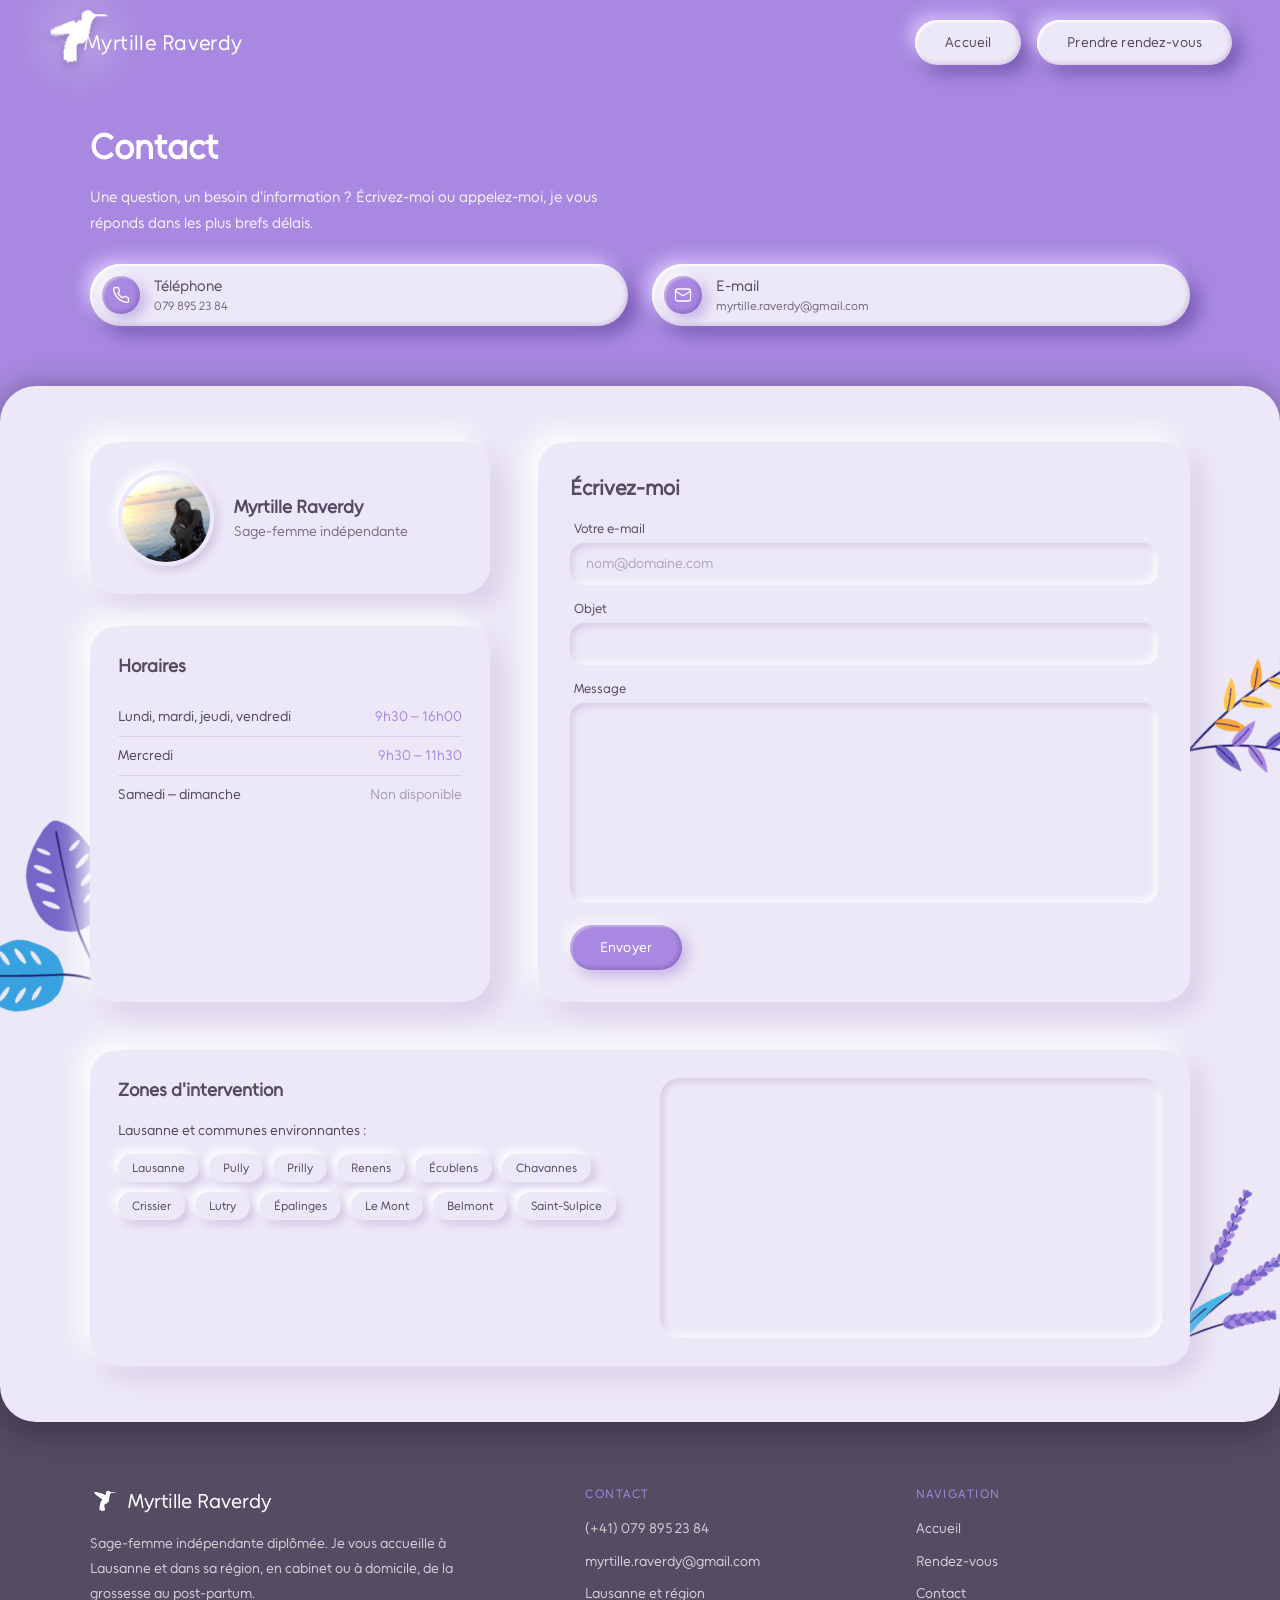
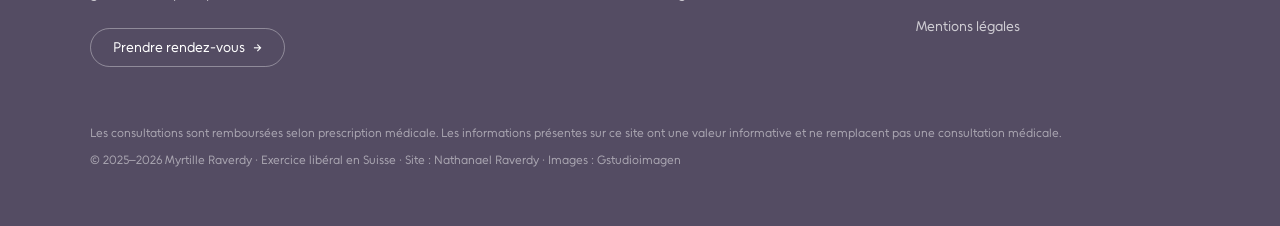
==== commit 4e9a4932: "Add files via upload" ====
--- a/myrtille raverdy/contact.html
+++ b/myrtille raverdy/contact.html
@@ -4,8 +4,8 @@
     <meta charset="UTF-8" />
     <meta name="viewport" content="width=device-width, initial-scale=1.0"/>
     <title>Contact — Myrtille Raverdy</title>
-    <link rel="stylesheet" href="assets/css/style.css?v=7" />
-    <link rel="stylesheet" href="assets/css/contact.css?v=7" />
+    <link rel="stylesheet" href="assets/css/style.css?v=8" />
+    <link rel="stylesheet" href="assets/css/contact.css?v=10" />
   <link rel="icon" type="image/png" href="assets/images/logo-colibri-dark.png" />
 </head>
 <body>
@@ -24,9 +24,9 @@
         </p>
         <ul class="contact-quick" aria-label="Me joindre">
             <li>
-                <a class="contact-quick__item" href="tel:+41079895238">
+                <a class="contact-quick__item" href="tel:+41798952384">
                     <span class="contact-quick__icon"><svg width="18" height="18" viewBox="0 0 24 24" fill="none" stroke="currentColor" stroke-width="1.8" stroke-linecap="round" stroke-linejoin="round" aria-hidden="true"><path d="M22 16.9v3a2 2 0 0 1-2.2 2 19.8 19.8 0 0 1-8.6-3.1 19.5 19.5 0 0 1-6-6A19.8 19.8 0 0 1 2.1 4.2 2 2 0 0 1 4.1 2h3a2 2 0 0 1 2 1.7c.1.9.4 1.8.7 2.7a2 2 0 0 1-.5 2.1L8 9.8a16 16 0 0 0 6 6l1.3-1.3a2 2 0 0 1 2.1-.4c.9.3 1.8.6 2.7.7a2 2 0 0 1 1.7 2z"/></svg></span>
-                    <span class="contact-quick__text"><strong>Téléphone</strong><small>079 89 52 384</small></span>
+                    <span class="contact-quick__text"><strong>Téléphone</strong><small>079 895 23 84</small></span>
                 </a>
             </li>
             <li>
@@ -53,6 +53,7 @@
             </div>
 
             <div class="neu-card">
+                <img src="assets/images/plantes/plante-monstera.svg" alt="" aria-hidden="true" class="plante plante--ct-horaires" />
                 <h2 class="neu-card__title">Horaires</h2>
                 <div class="contact-horaires">
                     <div class="contact-horaires__ligne">
@@ -73,6 +74,7 @@
         </div>
 
         <div class="neu-card contact-form-section">
+            <img src="assets/images/plantes/plante-olivier.svg" alt="" aria-hidden="true" class="plante plante--ct-form" />
 
             <h2 class="contact-form-section__title">Écrivez-moi</h2>
 
@@ -108,6 +110,7 @@
 
 
             <div class="neu-card contact-zones-card" id="zones">
+                <img src="assets/images/plantes/plante-lavande.svg" alt="" aria-hidden="true" class="plante plante--ct-zones" />
                 <div class="contact-zones-card__text">
                 <h2 class="neu-card__title">Zones d'intervention</h2>
                 <p class="contact-zones__intro">Lausanne et communes environnantes :</p>
@@ -175,9 +178,9 @@
 
 </footer>
 
-<script src="assets/js/main.js?v=7"></script>
-<script src="assets/js/colibri.js?v=7"></script>
-<script src="assets/js/contact.js?v=7"></script>
+<script src="assets/js/main.js?v=8"></script>
+<script src="assets/js/colibri.js?v=8"></script>
+<script src="assets/js/contact.js?v=8"></script>
 
 </body>
 </html>
--- a/myrtille raverdy/assets/css/style.css
+++ b/myrtille raverdy/assets/css/style.css
@@ -682,3 +682,43 @@
 @media (max-width: 520px) {
     .site-footer__inner { grid-template-columns: 1fr; }
 }
+
+/* ============================================
+   PLANTES DÉCORATIVES (toutes les pages)
+   Illustrations SVG (assets/images/plantes/) posées en position absolue
+   aux coins des cartes : elles ne changent pas la mise en page.
+   Elles passent DERRIÈRE la carte (z-index: -1) et ne débordent qu'à
+   l'extérieur ou dans la marge intérieure, jamais sous le texte.
+   La brise (balancement de chaque feuille) est animée dans les SVG ;
+   ici, seulement l'apparition : la plante « pousse » depuis sa base.
+   Placement : --h = hauteur de la plante, --in = distance à laquelle sa
+   base (racine) est cachée derrière le bord de la carte. Les coefficients
+   des pages (ex. 0.413) = position de la racine dans le SVG × proportions
+   du dessin : la racine tombe au même endroit quelle que soit la taille.
+   ============================================ */
+.plante {
+    --in: 20px;
+    position: absolute;
+    z-index: -1;
+    height: var(--h);
+    width: auto;
+    pointer-events: none;
+    user-select: none;
+    -webkit-user-drag: none;
+    transform-origin: 50% 100%;
+    animation: plantePousse 1.1s var(--ease-spring) 0.7s both;
+}
+@keyframes plantePousse {
+    from { opacity: 0; scale: 0.6; }
+    to   { opacity: 1; scale: 1; }
+}
+/* les plantes du bord ne créent pas de défilement horizontal */
+.main-content,
+.page-panel { overflow-x: clip; }
+
+@media (max-width: 900px) {
+    .plante { --in: 8px; }
+}
+@media (prefers-reduced-motion: reduce) {
+    .plante { animation: none; }
+}
--- a/myrtille raverdy/assets/css/contact.css
+++ b/myrtille raverdy/assets/css/contact.css
@@ -355,3 +355,30 @@
         gap: 24px;
     }
 }
+
+/* ── Plantes décoratives (règles communes : style.css) ──
+   Jamais au-dessus des cartes du haut : elles déborderaient sur le
+   bandeau violet. */
+.contact-left > .neu-card,
+.contact-form-section,
+.contact-zones-card { position: relative; }
+
+/* monstera au coin bas-gauche des horaires */
+.plante--ct-horaires { --h: 170px; left: calc(var(--h) * -0.642 + var(--in)); bottom: calc(var(--in) - var(--h) * 0.05); rotate: -40deg; }
+/* branche d'olivier qui sort du bord droit du formulaire */
+.plante--ct-form     { --h: 210px; right: calc(var(--h) * -0.552 + var(--in)); bottom: calc(40% - var(--h) * 0.025); rotate: 52deg; }
+/* lavande (en miroir) au coin bas-droit des zones, derrière la carte Google */
+.plante--ct-zones    { --h: 180px; right: calc(var(--h) * -0.461 + var(--in)); bottom: calc(var(--in) - var(--h) * 0.026); rotate: 30deg; transform: scaleX(-1); }
+
+@media (max-width: 1100px) {
+    .plante--ct-horaires { --h: 140px; }
+    .plante--ct-form     { --h: 170px; }
+    .plante--ct-zones    { --h: 140px; }
+}
+@media (max-width: 900px) {
+    /* marges de 16px : une plante au milieu d'un côté n'y montrerait que
+       des bouts de feuilles coupés ; seules restent celles des coins bas */
+    .plante--ct-horaires { --h: 100px; }
+    .plante--ct-form     { display: none; }
+    .plante--ct-zones    { --h: 110px; }
+}
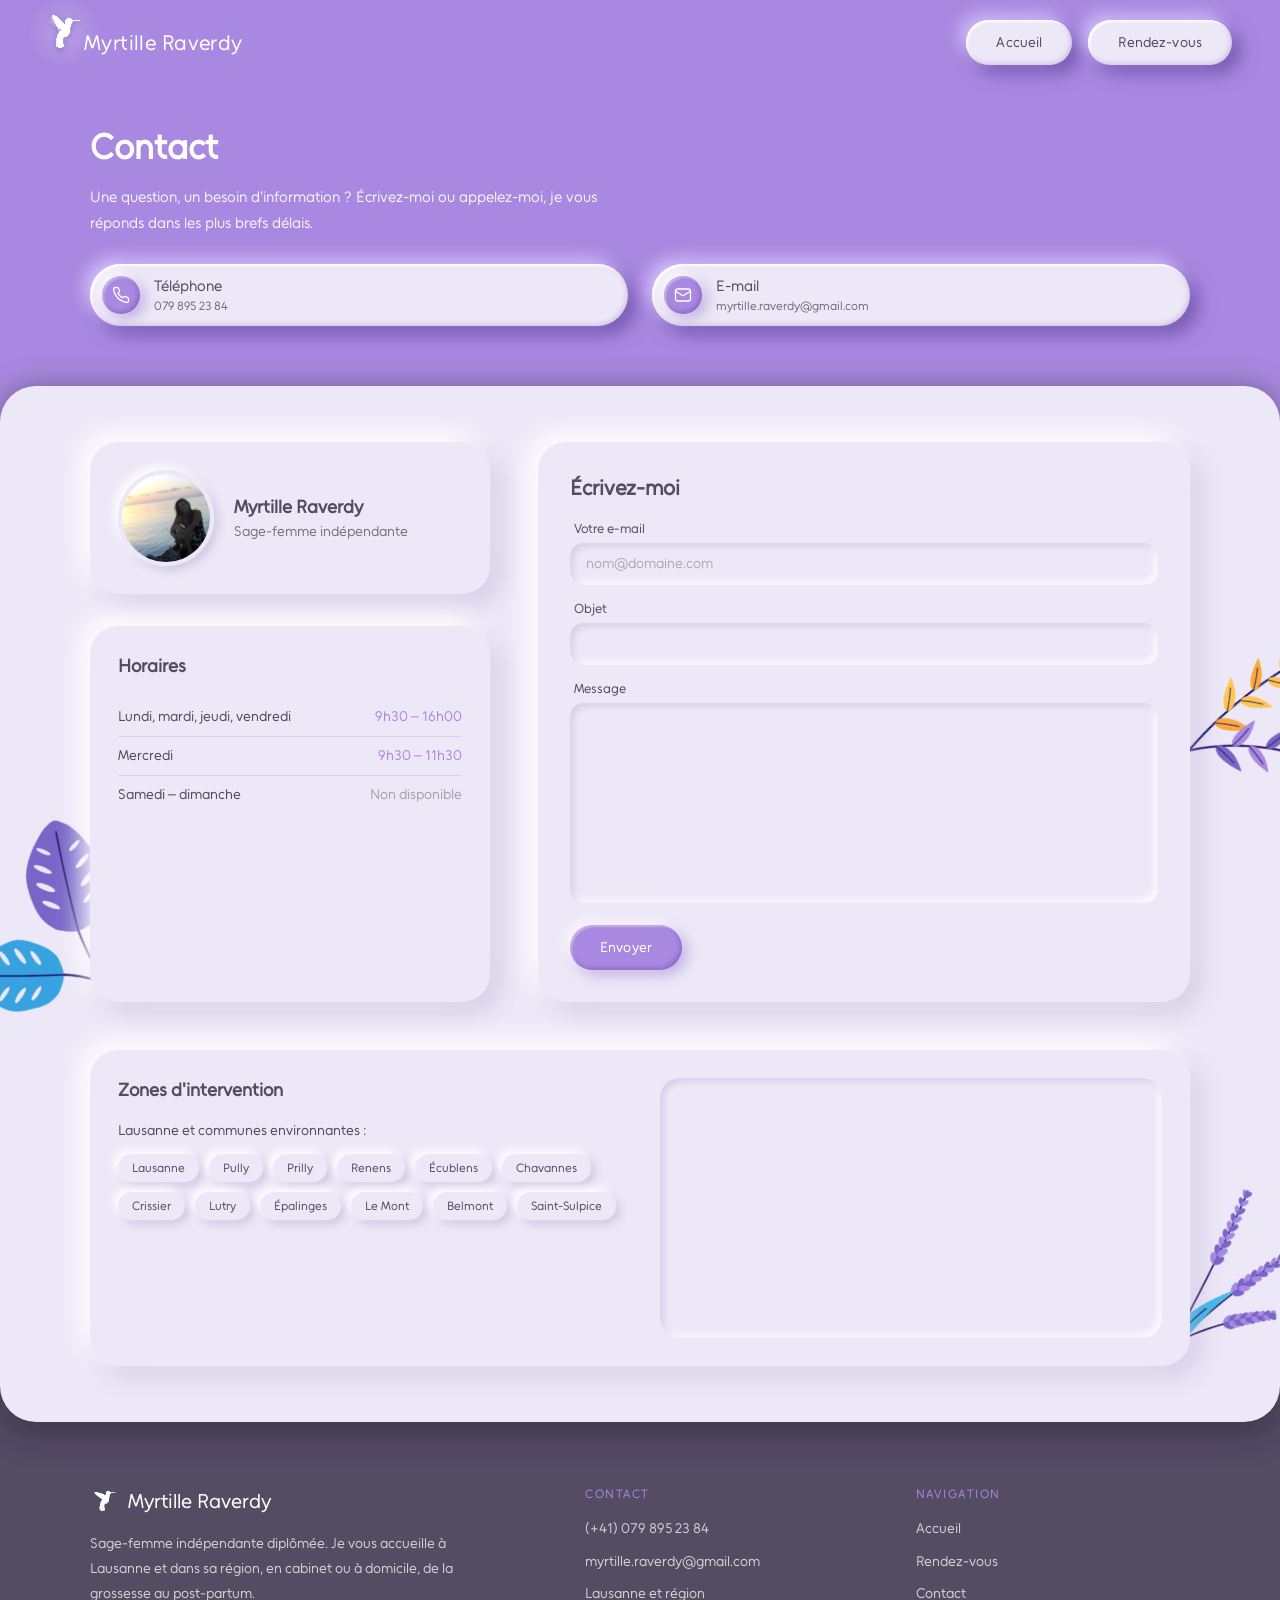
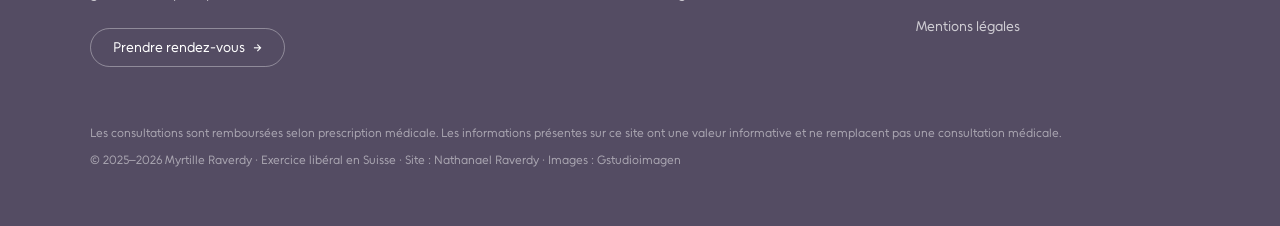
==== commit 37cd2bb4: "Change link text from 'Prendre rendez-vous' to 'Rendez-vous'" ====
--- a/myrtille raverdy/contact.html
+++ b/myrtille raverdy/contact.html
@@ -13,7 +13,7 @@
 <nav class="navbar">
     <a href="index.html" class="nav-brand"><img src="assets/images/logo-colibri-white.png" alt="" class="nav-brand__logo" />Myrtille Raverdy</a>
     <a href="index.html" class="btn btn-outline">Accueil</a>
-    <a href="rendez-vous.html" class="btn btn-primary">Prendre rendez-vous</a>
+    <a href="rendez-vous.html" class="btn btn-primary">Rendez-vous</a>
 </nav>
 
 <header class="page-hero">
@@ -183,4 +183,4 @@
 <script src="assets/js/contact.js?v=8"></script>
 
 </body>
-</html>+</html>
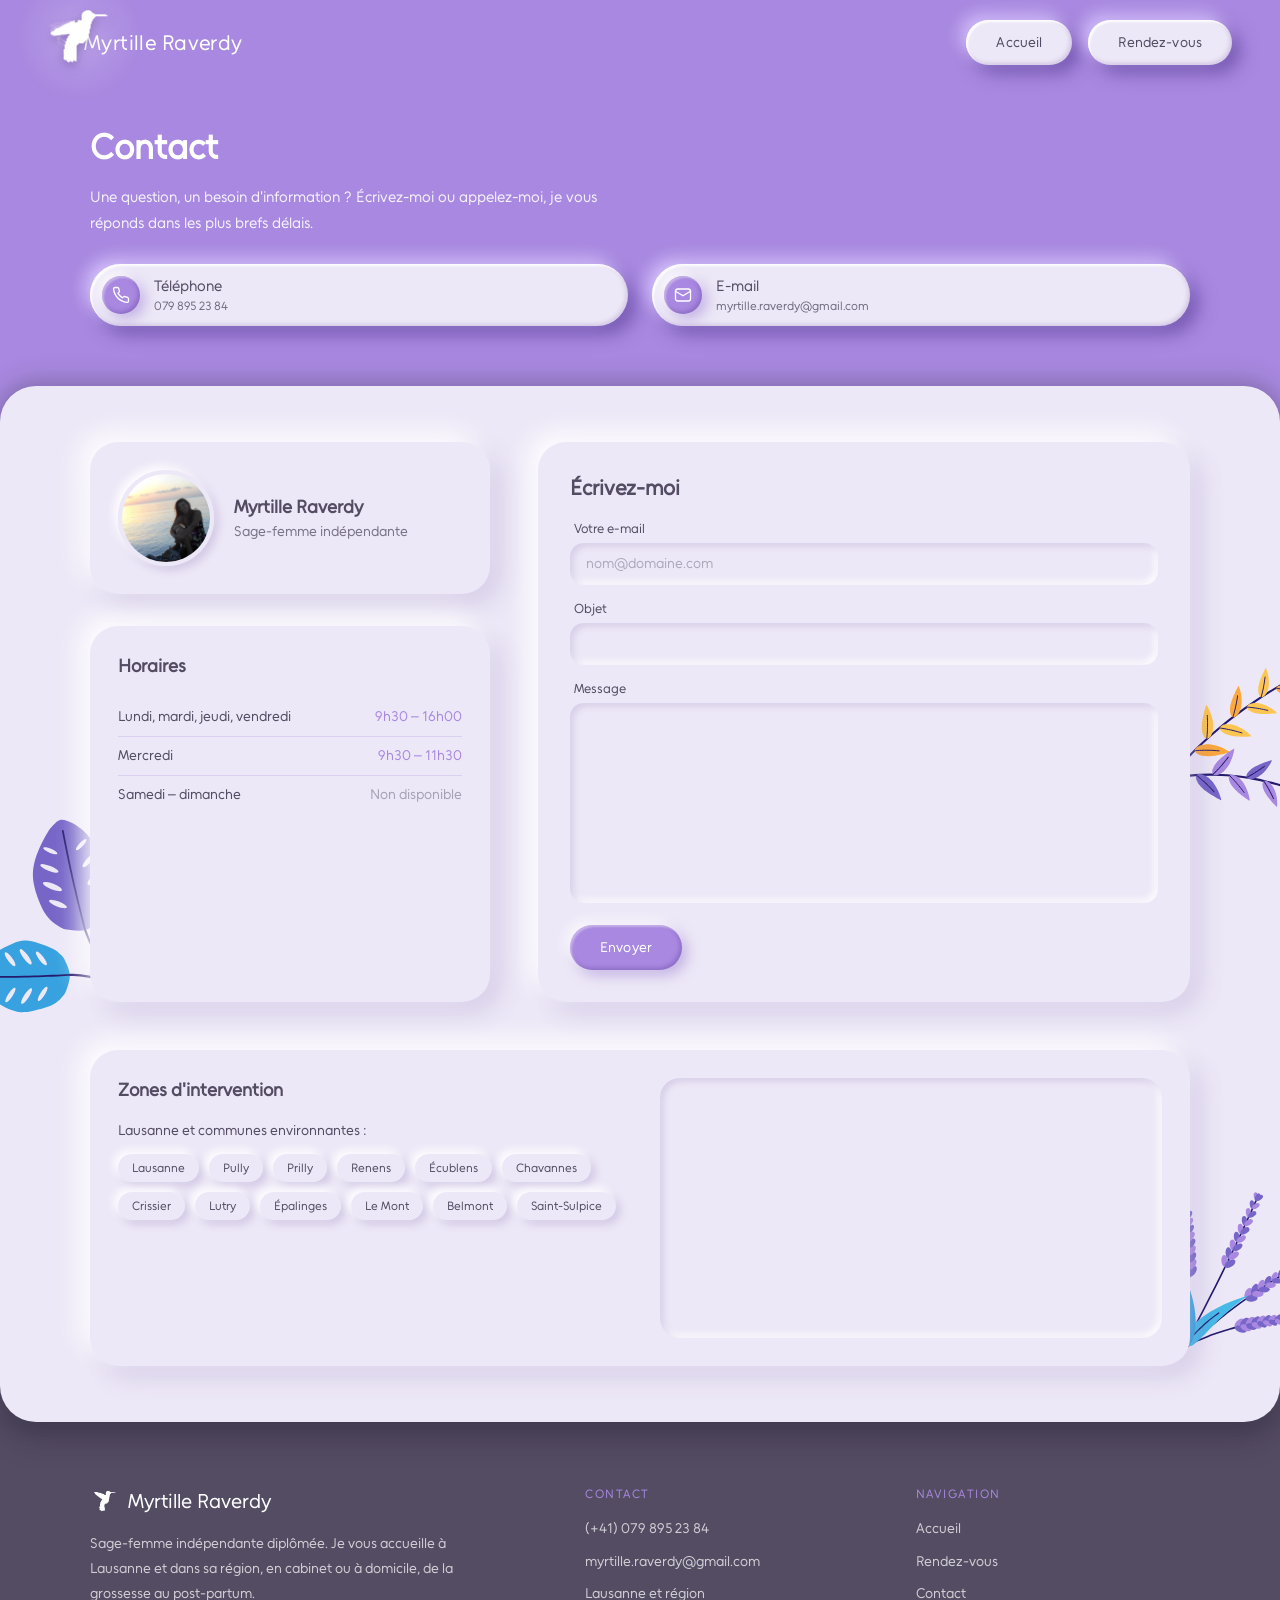
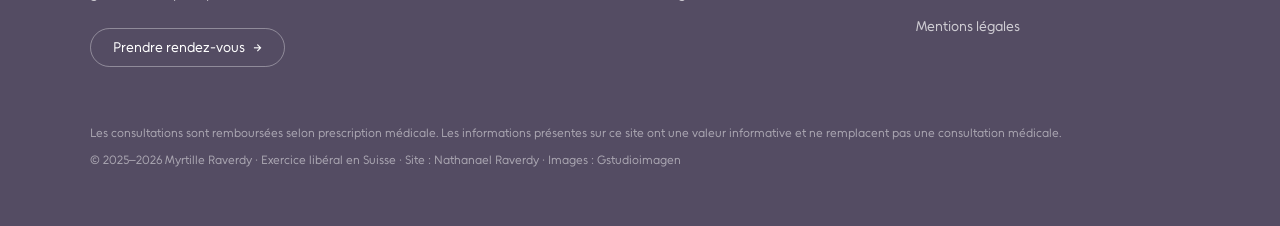
==== commit 7f8a8979: "Add files via upload" ====
--- a/myrtille raverdy/contact.html
+++ b/myrtille raverdy/contact.html
@@ -4,14 +4,14 @@
     <meta charset="UTF-8" />
     <meta name="viewport" content="width=device-width, initial-scale=1.0"/>
     <title>Contact — Myrtille Raverdy</title>
-    <link rel="stylesheet" href="assets/css/style.css?v=8" />
-    <link rel="stylesheet" href="assets/css/contact.css?v=10" />
+    <link rel="stylesheet" href="assets/css/style.css?v=25" />
+    <link rel="stylesheet" href="assets/css/contact.css?v=22" />
   <link rel="icon" type="image/png" href="assets/images/logo-colibri-dark.png" />
 </head>
 <body>
 
 <nav class="navbar">
-    <a href="index.html" class="nav-brand"><img src="assets/images/logo-colibri-white.png" alt="" class="nav-brand__logo" />Myrtille Raverdy</a>
+    <a href="index.html" class="nav-brand" aria-label="Myrtille Raverdy – accueil"><img src="assets/images/logo-colibri-white.png" alt="" class="nav-brand__logo" /><span class="nav-brand__name">Myrtille Raverdy</span></a>
     <a href="index.html" class="btn btn-outline">Accueil</a>
     <a href="rendez-vous.html" class="btn btn-primary">Rendez-vous</a>
 </nav>
@@ -178,9 +178,10 @@
 
 </footer>
 
-<script src="assets/js/main.js?v=8"></script>
+<script src="assets/js/main.js?v=13"></script>
 <script src="assets/js/colibri.js?v=8"></script>
 <script src="assets/js/contact.js?v=8"></script>
+<script src="assets/js/plantes.js?v=2"></script>
 
 </body>
-</html>
+</html>
--- a/myrtille raverdy/assets/css/style.css
+++ b/myrtille raverdy/assets/css/style.css
@@ -195,6 +195,7 @@
     color: var(--color-white);
     letter-spacing: 0.02em;
     margin-right: auto;
+    flex-shrink: 0;            /* ne se tasse jamais sous les boutons (main.js choisit 1 ligne / 2 lignes / colibri) */
     transition: opacity var(--transition);
 }
 .nav-brand:hover { opacity: 0.8; }
@@ -233,8 +234,14 @@
 .nav-brand__logo {
     height: 32px;
     width: auto;
+    flex-shrink: 0;
     display: block;
 }
+.nav-brand__name { white-space: nowrap; }
+/* Selon la place (main.js) : nom sur 1 ligne, sinon sur 2 lignes
+   (« Myrtille » / « Raverdy »), sinon seul le colibri reste. */
+.navbar--name-2l .nav-brand__name { white-space: normal; width: min-content; line-height: 1.1; }
+.navbar--compact .nav-brand__name { display: none; }
 
 /* Colibri : quand il se repose dans la navbar après son envol
    (assets/js/colibri.js), le nom s'illumine brièvement. */
@@ -261,6 +268,7 @@
     font-size: 0.9rem;
     font-weight: 400;
     letter-spacing: 0.01em;
+    white-space: nowrap;           /* jamais de texte de bouton sur 2 lignes */
     cursor: pointer;
     border: none;
     background: var(--neu-surface);
@@ -722,3 +730,29 @@
 @media (prefers-reduced-motion: reduce) {
     .plante { animation: none; }
 }
+
+/* Pousse au fil du scroll (plantes.js pose --pousse de 0 à 1) :
+   la plante s'étire depuis sa racine, plus en hauteur qu'en largeur,
+   comme une tige qui sort de terre. Sans JavaScript, l'animation
+   d'apparition ci-dessus reste en place. */
+.plantes-scroll .plante {
+    animation: none;
+    opacity: clamp(0, calc(var(--pousse, 1) * 4), 1);
+    scale: calc(0.3 + 0.7 * var(--pousse, 1)) calc(0.08 + 0.92 * var(--pousse, 1));
+    transition: scale 0.18s linear, opacity 0.18s linear;
+}
+.plantes-scroll.plantes-intro .plante {
+    transition: scale 1.2s cubic-bezier(0.22, 1, 0.36, 1), opacity 0.6s ease;
+}
+/* point de rotation / d'étirement = la racine de chaque dessin */
+.plante[src*="plante-bouquet"]    { transform-origin: 46% 94%; }
+.plante[src*="plante-fougere"]    { transform-origin: 51% 96%; }
+.plante[src*="plante-myrtille"]   { transform-origin: 54% 97%; }
+.plante[src*="plante-herbes"]     { transform-origin: 54% 97%; }
+.plante[src*="plante-eucalyptus"] { transform-origin: 32% 97%; }
+.plante[src*="plante-pousse"]     { transform-origin: 51% 88%; }
+.plante[src*="plante-lavande"]    { transform-origin: 55% 97%; }
+.plante[src*="plante-tulipes"]    { transform-origin: 48% 98%; }
+.plante[src*="plante-ginkgo"]     { transform-origin: 53% 95%; }
+.plante[src*="plante-monstera"]   { transform-origin: 51% 95%; }
+.plante[src*="plante-olivier"]    { transform-origin: 25% 97%; }
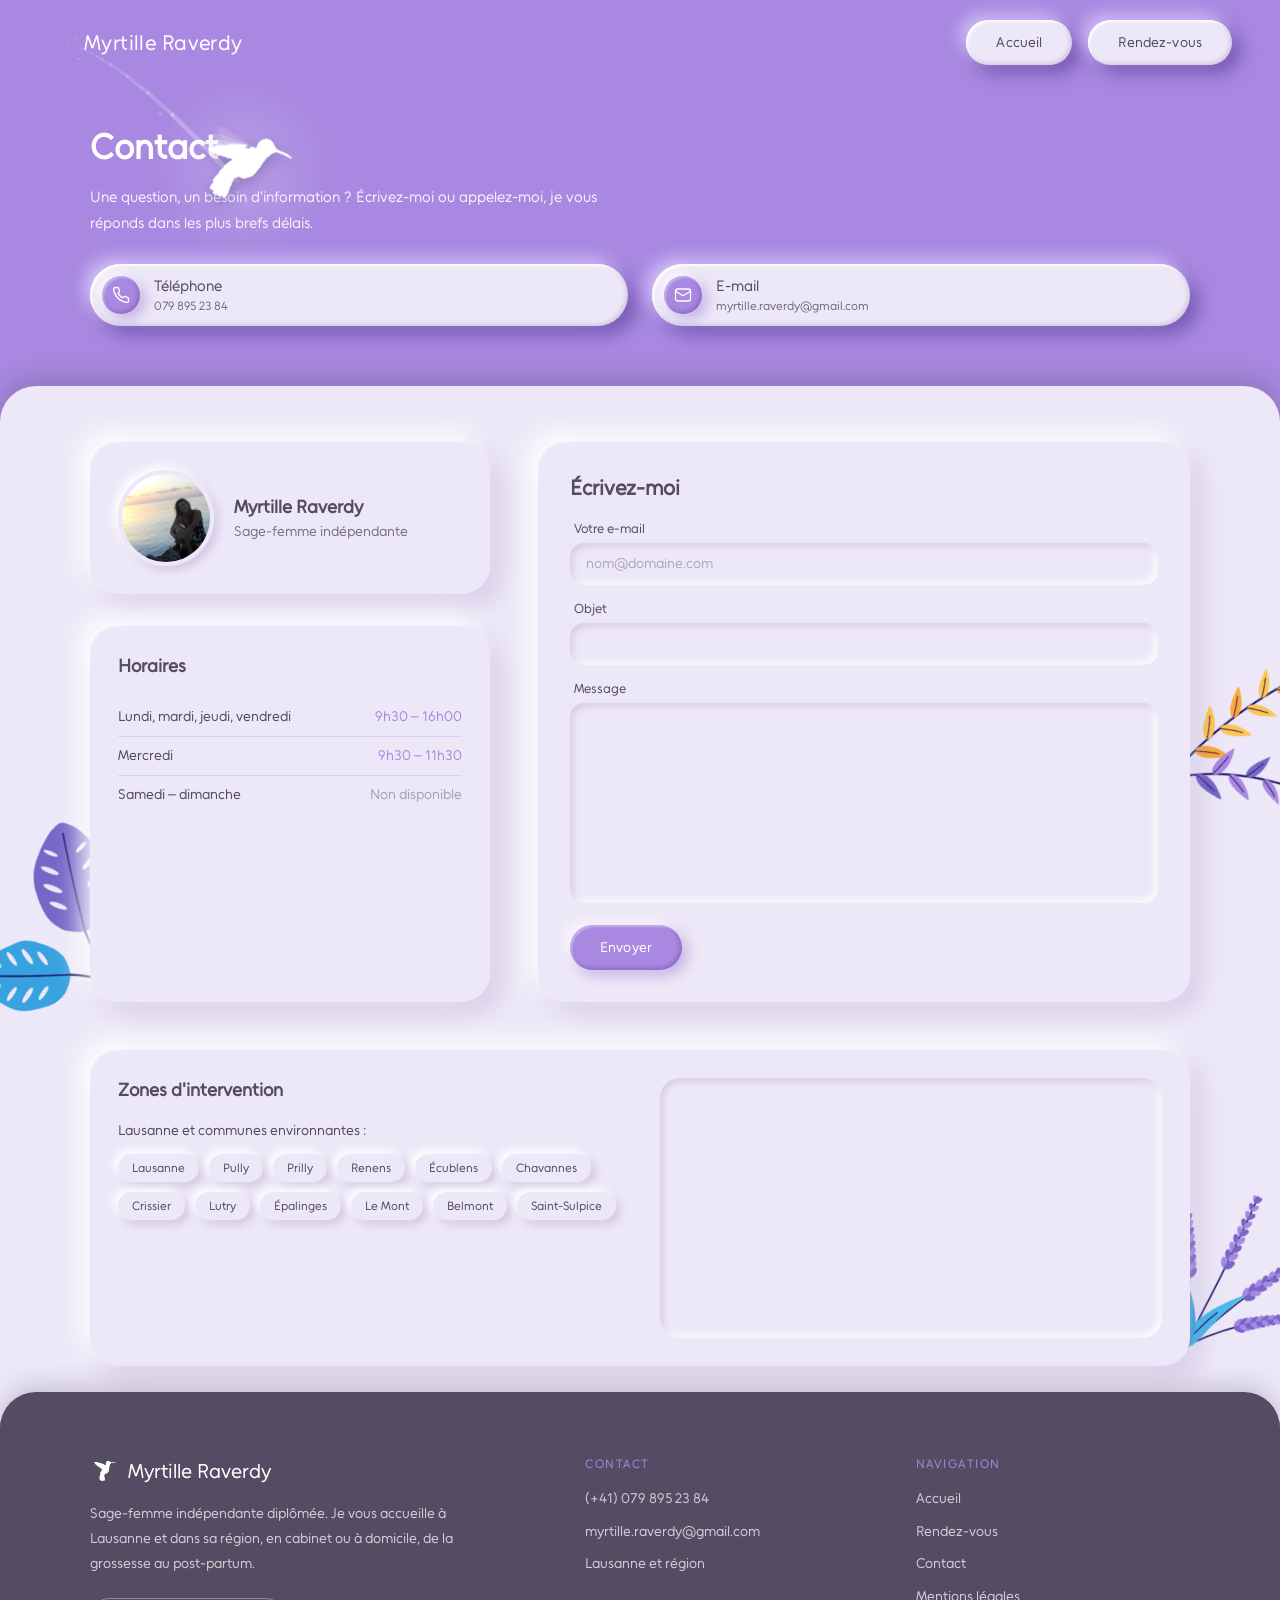
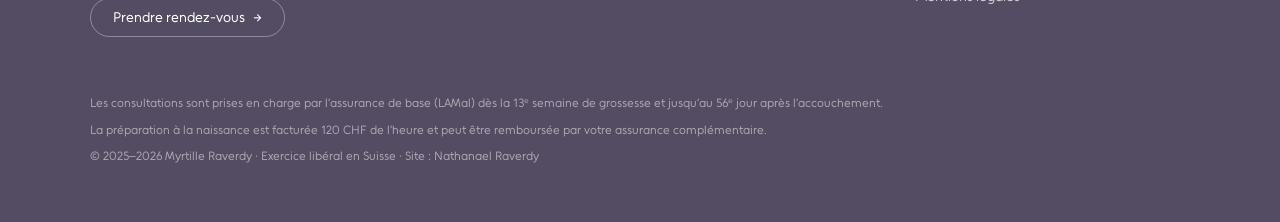
==== commit 5e35cffa: "Add files via upload" ====
--- a/myrtille raverdy/contact.html
+++ b/myrtille raverdy/contact.html
@@ -2,9 +2,9 @@
 <html lang="fr">
 <head>
     <meta charset="UTF-8" />
-    <meta name="viewport" content="width=device-width, initial-scale=1.0"/>
+    <meta name="viewport" content="width=device-width, initial-scale=1.0, viewport-fit=cover"/>
     <title>Contact — Myrtille Raverdy</title>
-    <link rel="stylesheet" href="assets/css/style.css?v=25" />
+    <link rel="stylesheet" href="assets/css/style.css?v=28" />
     <link rel="stylesheet" href="assets/css/contact.css?v=22" />
   <link rel="icon" type="image/png" href="assets/images/logo-colibri-dark.png" />
 </head>
@@ -171,8 +171,9 @@
     </div>
 
     <div class="site-footer__bottom">
-      <p>Les consultations sont remboursées selon prescription médicale. Les informations présentes sur ce site ont une valeur informative et ne remplacent pas une consultation médicale.</p>
-      <p>© 2025–2026 Myrtille Raverdy · Exercice libéral en Suisse · Site : Nathanael Raverdy · Images : Gstudioimagen</p>
+      <p>Les consultations sont prises en charge par l’assurance de base (LAMal) dès la 13ᵉ semaine de grossesse et jusqu’au 56ᵉ jour après l’accouchement.</p>
+      <p>La préparation à la naissance est facturée 120 CHF de l’heure et peut être remboursée par votre assurance complémentaire.</p>
+      <p>© 2025–2026 Myrtille Raverdy · Exercice libéral en Suisse · Site : Nathanael Raverdy</p>
     </div>
   </div>
 
@@ -181,7 +182,7 @@
 <script src="assets/js/main.js?v=13"></script>
 <script src="assets/js/colibri.js?v=8"></script>
 <script src="assets/js/contact.js?v=8"></script>
-<script src="assets/js/plantes.js?v=2"></script>
+<script src="assets/js/plantes.js?v=4"></script>
 
 </body>
 </html>
--- a/myrtille raverdy/assets/css/style.css
+++ b/myrtille raverdy/assets/css/style.css
@@ -31,7 +31,7 @@
     /* Ombre des panneaux clairs posés sur le violet (pages superposées) */
     --shadow-page-color: rgba(84, 76, 99, 0.26);
     --shadow-page-size: 22px;
-    --shadow-page: 0 -8px 22px rgba(84, 76, 99, 0.28), 0 14px 30px rgba(30, 22, 44, 0.35); /* haut : sur le violet ; bas : sur le pied de page */
+    --shadow-page: 0 -8px 22px rgba(84, 76, 99, 0.28);
 
     --shadow-soft: 0 4px 24px rgba(60, 30, 30, 0.10);
     --shadow-card: 0 8px 40px rgba(60, 30, 30, 0.13);
@@ -132,7 +132,7 @@
     display: flex;
     align-items: center;
     gap: 16px;
-    padding: 20px 48px;
+    padding: calc(20px + env(safe-area-inset-top)) 48px 20px;
     background: var(--color-bg-hero);
     position: sticky;
     top: 0;
@@ -372,7 +372,7 @@
 .page-panel {
     flex: 1;
     background: var(--color-bg-light);
-    border-radius: var(--radius-page); /* arrondi en bas aussi : il se pose sur le pied de page */
+    border-radius: var(--radius-page) var(--radius-page) 0 0;
     margin-top: -30px;
     padding: 56px 60px;
     position: relative;
@@ -411,7 +411,7 @@
    RESPONSIVE
    ============================================ */
 @media (max-width: 900px) {
-    .navbar { padding: 16px 20px; }
+    .navbar { padding: calc(16px + env(safe-area-inset-top)) 20px 16px; }
     .nav-brand { font-size: 1.05rem; }
     .btn { padding: 10px 20px; font-size: 0.82rem; }
 }
@@ -560,8 +560,8 @@
 
 /* ============================================
    PIED DE PAGE — commun à toutes les pages
-   Le panneau clair s'arrondit en bas et se pose sur le pied de page,
-   qui glisse dessous (même jeu de superposition qu'avec le hero).
+   Le pied de page, arrondi en haut, se pose sur le bas du panneau clair
+   (même jeu de superposition que le panneau clair sur le hero violet).
    Le pied de page n'a pas de bord inférieur : quand on force le scroll
    en bas, le rebond garde sa couleur (classe html.is-at-bottom posée
    par main.js), pour qu'il donne l'impression de continuer au-delà
@@ -585,12 +585,31 @@
     pointer-events: none;
 }
 
+/* iPhone (Safari 26) : la zone derrière la barre d'outils flottante est
+   teintée avec la couleur d'un élément fixe collé au bas de l'écran.
+   En bas de page, cette fine bande fixe couleur pied de page lui sert de
+   référence (sinon Safari la laisse mauve). Invisible : elle se confond
+   avec le pied de page qu'elle recouvre. */
+html.is-at-bottom body::before {
+    content: '';
+    position: fixed;
+    left: 0;
+    right: 0;
+    bottom: 0;
+    height: calc(4px + env(safe-area-inset-bottom));
+    background: var(--color-footer);
+    z-index: 50;
+    pointer-events: none;
+}
+
 .site-footer {
     position: relative;
-    z-index: 0;
+    z-index: 2;
     overflow: hidden;
-    margin-top: calc(-1 * var(--radius-page));
-    padding: calc(var(--radius-page) + 64px) 60px 56px;
+    margin-top: -30px;
+    border-radius: var(--radius-page) var(--radius-page) 0 0;
+    box-shadow: 0 -8px 22px rgba(var(--neu-ink), 0.22);
+    padding: 64px 60px calc(56px + env(safe-area-inset-bottom));
     background: var(--color-footer);
     color: rgba(255, 255, 255, 0.72);
 }
@@ -682,7 +701,7 @@
 
 
 @media (max-width: 900px) {
-    .site-footer { padding: calc(var(--radius-page) + 44px) 20px 40px; }
+    .site-footer { padding: 44px 20px calc(40px + env(safe-area-inset-bottom)); }
     .site-footer__inner { grid-template-columns: 1fr 1fr; gap: 36px 24px; }
     .site-footer__brand { grid-column: 1 / -1; }
 }
@@ -739,10 +758,9 @@
     animation: none;
     opacity: clamp(0, calc(var(--pousse, 1) * 4), 1);
     scale: calc(0.3 + 0.7 * var(--pousse, 1)) calc(0.08 + 0.92 * var(--pousse, 1));
-    transition: scale 0.18s linear, opacity 0.18s linear;
-}
-.plantes-scroll.plantes-intro .plante {
-    transition: scale 1.2s cubic-bezier(0.22, 1, 0.36, 1), opacity 0.6s ease;
+    /* pas de transition CSS : plantes.js lisse lui-même la pousse image par
+       image (une transition relancée à chaque image saccade en scroll rapide) */
+    will-change: scale, opacity;
 }
 /* point de rotation / d'étirement = la racine de chaque dessin */
 .plante[src*="plante-bouquet"]    { transform-origin: 46% 94%; }
